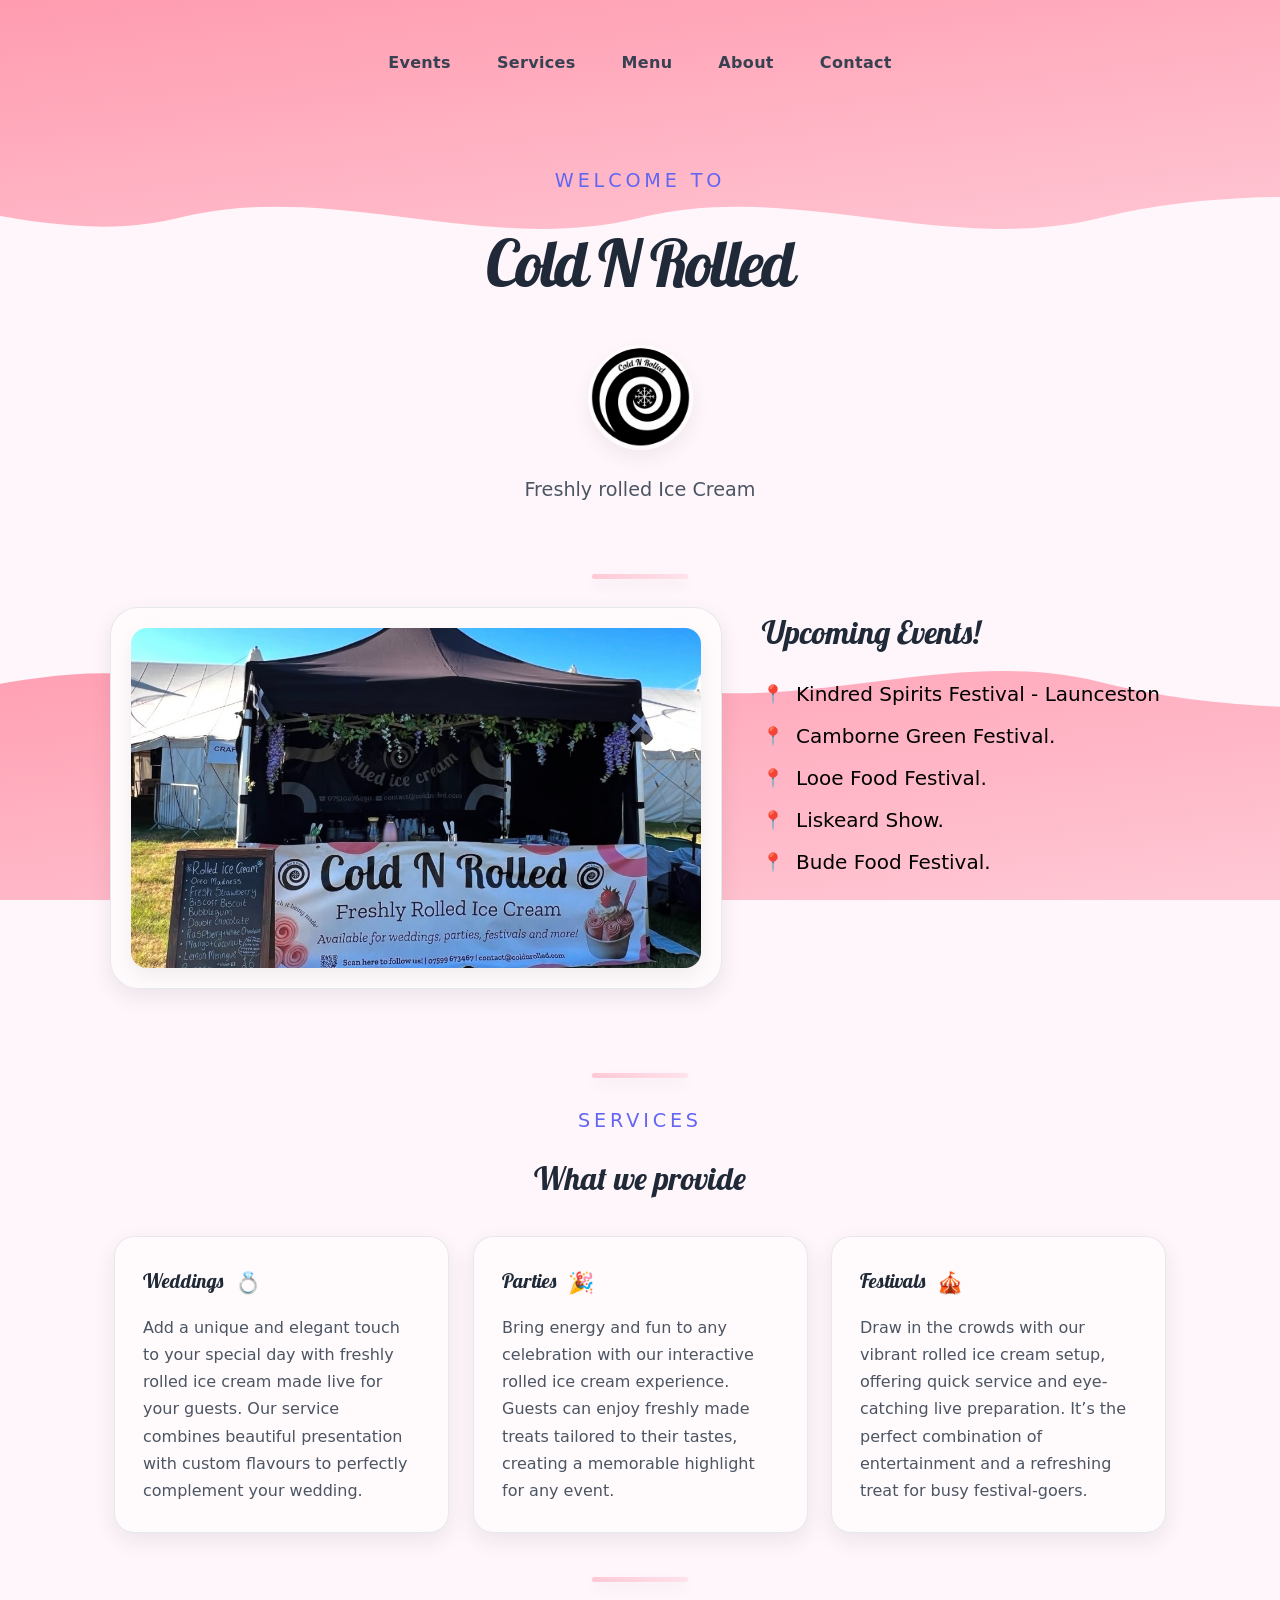
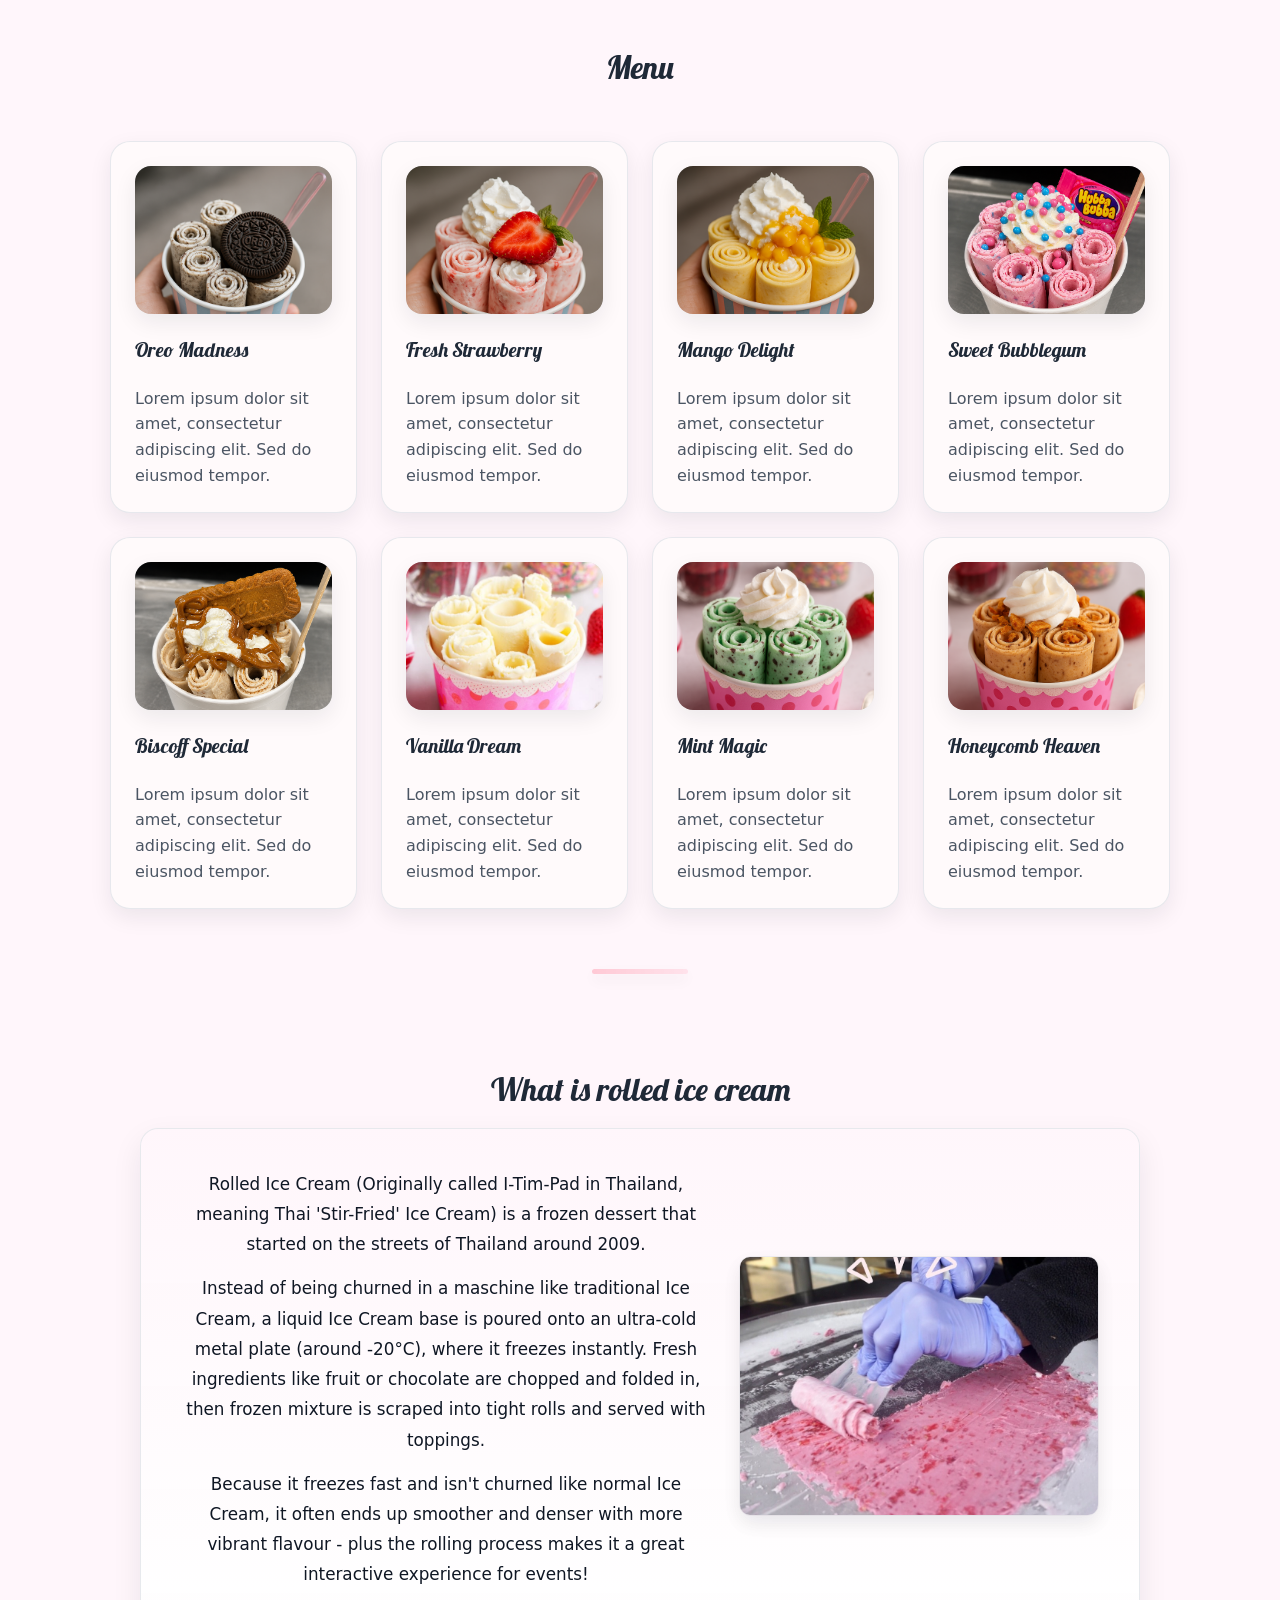
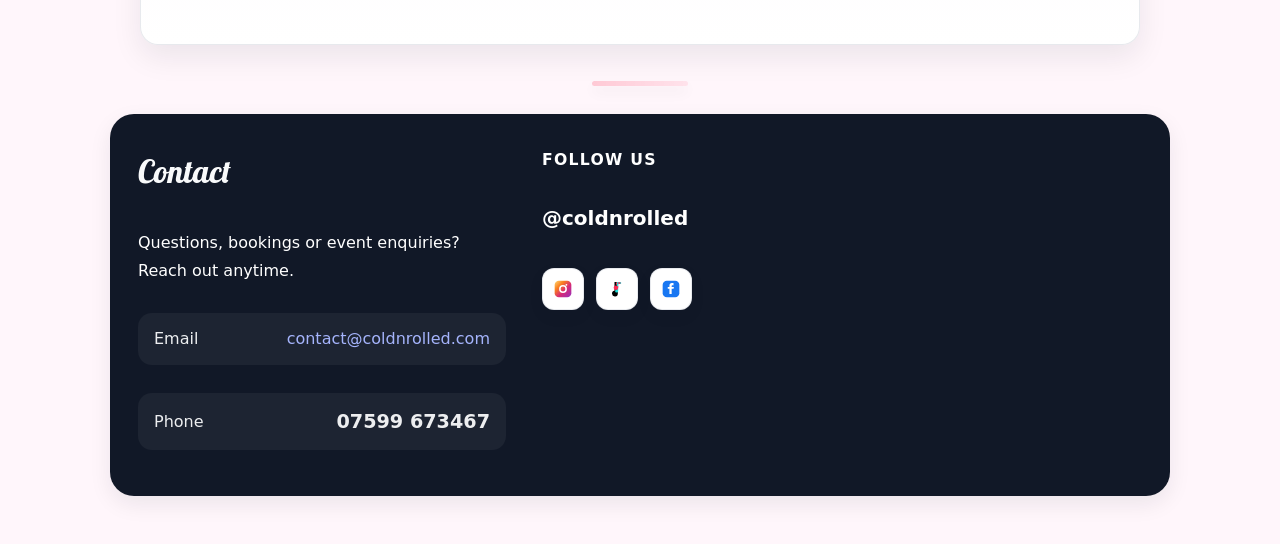
==== index.html @ 86b1002f "first commit" ====
<!DOCTYPE html>
<html lang="en">
<head>
    <meta charset="UTF-8">
    <meta name="viewport" content="width=device-width, initial-scale=1.0">
    <title>Cold n Rolled</title>
    <link rel="stylesheet" href="index.css">
    <link href="https://fonts.googleapis.com/css2?family=Lobster&display=swap" rel="stylesheet">
</head>
<body>
    <div class="page-shell">
        <nav class="site-nav">
            <a href="#events">Events</a>
            <a href="#services">Services</a>
            <a href="#menu">Menu</a>
            <a href="#about">About</a>
            <a href="#contact">Contact</a>
        </nav>
        <header class="hero">
            <div class="hero-copy">
                <p class="eyebrow">Welcome to</p>
                <h1>Cold N Rolled</h1>
                <div class="logo-wrap">
                    <img src="coldnrolled.png" alt="Cold N Rolled logo" class="brand-logo">
                </div>
                <p class="hero-description">Freshly rolled Ice Cream</p>
            </div>
        </header>

        <div class="section-sep" aria-hidden="true"></div>

        <section id="events" class="highlight-section">
            <div class="highlight-image">
                <img src="gazibo.png" alt="Main showcase" class="highlight-img">
            </div>
            <div class="highlight-copy">
                <h2>Upcoming Events!</h2>
                <ul class="highlight-list">
                    <li>Kindred Spirits Festival - Launceston</li>
                    <li>Camborne Green Festival.</li>
                    <li>Looe Food Festival.</li>
                    <li>Liskeard Show.</li>
                    <li>Bude Food Festival.</li>
                </ul>
            </div>
        </section>

        <div class="section-sep" aria-hidden="true"></div>

        <section id="services" class="provide-section">
            <div class="section-heading">
                <p class="eyebrow">Services</p>
                <h2>What we provide</h2>
            </div>
            <div class="provide-grid">
                <article class="provide-card">
                    <h3>Weddings <span class="emoji" aria-hidden="true">💍</span></h3>
                    <p>Add a unique and elegant touch to your special day with freshly rolled ice cream made live for your guests. Our service combines beautiful presentation with custom flavours to perfectly complement your wedding.</p>
                </article>
                <article class="provide-card">
                    <h3>Parties <span class="emoji" aria-hidden="true">🎉</span></h3>
                    <p>Bring energy and fun to any celebration with our interactive rolled ice cream experience. Guests can enjoy freshly made treats tailored to their tastes, creating a memorable highlight for any event.</p>
                </article>
                <article class="provide-card">
                    <h3>Festivals <span class="emoji" aria-hidden="true">🎪</span></h3>
                    <p>Draw in the crowds with our vibrant rolled ice cream setup, offering quick service and eye-catching live preparation. It’s the perfect combination of entertainment and a refreshing treat for busy festival-goers.</p>
                </article>
            </div>
            <div class="section-sep section-sep--between" aria-hidden="true"></div>
        </section>

        <section id="menu" class="feature-grid">
            <h2>Menu</h2>
            <article class="feature-card">
                <div class="image-frame">
                    <img class="image-placeholder" src="Oreo.png" alt="Image 1">
                </div>
                <h2>Oreo Madness</h2>
                <p>Lorem ipsum dolor sit amet, consectetur adipiscing elit. Sed do eiusmod tempor.</p>
            </article>
            <article class="feature-card">
                <div class="image-frame">
                    <img class="image-placeholder" src="Strawberry.png" alt="Image 2">
                </div>
                <h2>Fresh Strawberry</h2>
                <p>Lorem ipsum dolor sit amet, consectetur adipiscing elit. Sed do eiusmod tempor.</p>
            </article>
            <article class="feature-card">
                <div class="image-frame">
                    <img class="image-placeholder" src="Mango.png" alt="Image 3">
                </div>
                <h2>Mango Delight</h2>
                <p>Lorem ipsum dolor sit amet, consectetur adipiscing elit. Sed do eiusmod tempor.</p>
            </article>
            <article class="feature-card">
                <div class="image-frame">
                    <img class="image-placeholder" src="bubblegum.png" alt="Image 4">
                </div>
                <h2>Sweet Bubblegum</h2>
                <p>Lorem ipsum dolor sit amet, consectetur adipiscing elit. Sed do eiusmod tempor.</p>
            </article>
            <article class="feature-card">
                <div class="image-frame">
                    <img class="image-placeholder" src="biscoff.png" alt="Image 5">
                </div>
                <h2>Biscoff Special</h2>
                <p>Lorem ipsum dolor sit amet, consectetur adipiscing elit. Sed do eiusmod tempor.</p>
            </article>
            <article class="feature-card">
                <div class="image-frame">
                    <img class="image-placeholder" src="vanilla.png" alt="Image 6">
                </div>
                <h2>Vanilla Dream</h2>
                <p>Lorem ipsum dolor sit amet, consectetur adipiscing elit. Sed do eiusmod tempor.</p>
            </article>
            <article class="feature-card">
                <div class="image-frame">
                    <img class="image-placeholder" src="mint.png" alt="Image 7">
                </div>
                <h2>Mint Magic</h2>
                <p>Lorem ipsum dolor sit amet, consectetur adipiscing elit. Sed do eiusmod tempor.</p>
            </article>
            <article class="feature-card">
                <div class="image-frame">
                    <img class="image-placeholder" src="honeycomb.png" alt="Image 8">
                </div>
                <h2>Honeycomb Heaven</h2>
                <p>Lorem ipsum dolor sit amet, consectetur adipiscing elit. Sed do eiusmod tempor.</p>
            </article>
        </section>

        <div class="section-sep" aria-hidden="true"></div>

            <div id="about" class="what-rolled-section">
                <h2 class="what-rolled-heading">What is rolled ice cream</h2>
                <div class="what-rolled-box">
                    <div class="what-rolled-content">
                        <p>Rolled Ice Cream (Originally called I-Tim-Pad in Thailand, meaning Thai 'Stir-Fried' Ice Cream) is a frozen dessert that started on the streets of Thailand around 2009.</p>
                        <p>Instead of being churned in a maschine like traditional Ice Cream, a liquid Ice Cream base is poured onto an ultra-cold metal plate (around -20°C), where it freezes instantly. Fresh ingredients like fruit or chocolate are chopped and folded in, then frozen mixture is scraped into tight rolls and served with toppings.</p>
                        <p>Because it freezes fast and isn't churned like normal Ice Cream, it often ends up smoother and denser with more vibrant flavour - plus the rolling process makes it a great interactive experience for events!</p>
                    </div>
                    <div class="what-thumb">
                        <img class="what-thumb-img" src="roll.png" alt="Thumbnail — replace with your image">
                    </div>
                </div>
            </div>

        <div class="section-sep" aria-hidden="true"></div>

        <footer id="contact" class="site-footer">
            <div class="footer-content">
                <div class="footer-grid">
                    <div class="footer-block">
                        <h2>Contact</h2>
                        <p class="footer-text">Questions, bookings or event enquiries? Reach out anytime.</p>
                        <p class="footer-line"><span>Email</span><a href="mailto:contact@coldnrolled.com">contact@coldnrolled.com</a></p>
                        <p class="footer-line"><span>Phone</span><span class="contact-number">07599 673467</span></p>
                    </div>
                    <div class="footer-block footer-block--social">
                        <p class="footer-follow">Follow us</p>
                        <p class="footer-handle">@coldnrolled</p>
                        <div class="social-links">
                            <a href="https://www.instagram.com/coldnrolledd?utm_source=ig_web_button_share_sheet&igsh=ZDNlZDc0MzIxNw==" class="social-link" aria-label="Instagram" title="Instagram" target="_blank" rel="noopener noreferrer">
                                <svg width="20" height="20" viewBox="0 0 24 24" xmlns="http://www.w3.org/2000/svg" aria-hidden="true">
                                    <defs>
                                        <linearGradient id="insta-gradient" x1="0%" y1="0%" x2="100%" y2="100%">
                                            <stop offset="0%" stop-color="#feda75" />
                                            <stop offset="30%" stop-color="#fa7e1e" />
                                            <stop offset="60%" stop-color="#d62976" />
                                            <stop offset="100%" stop-color="#962fbf" />
                                        </linearGradient>
                                    </defs>
                                    <rect x="2" y="2" width="20" height="20" rx="5" fill="url(#insta-gradient)" />
                                    <path d="M12 7.3a4.7 4.7 0 1 0 0 9.4 4.7 4.7 0 0 0 0-9.4zm0 7.6a2.9 2.9 0 1 1 0-5.8 2.9 2.9 0 0 1 0 5.8zm5.2-7.9a1.1 1.1 0 1 1-2.2 0 1.1 1.1 0 0 1 2.2 0Z" fill="#fff" />
                                </svg>
                            </a>
                            <a href="https://www.tiktok.com/@cold.n.rolled?is_from_webapp=1&sender_device=pc" class="social-link" aria-label="TikTok" title="TikTok" target="_blank" rel="noopener noreferrer">
                                <svg width="20" height="20" viewBox="0 0 24 24" xmlns="http://www.w3.org/2000/svg" aria-hidden="true">
                                    <path d="M9 3.5V14a3.5 3.5 0 1 0 4 3.4V6h3.5V3.5H9Z" fill="#010101" />
                                    <path d="M13.4 3.5h3.5V6h-2.1c-.3 0-.6.1-.8.3-.3.2-.5.5-.5.8V14.4a1.9 1.9 0 1 1-1.9-1.9V3.5h1.8Z" fill="#25F4EE" opacity="0.9" />
                                    <path d="M13.8 4.1c.16-.1.35-.16.54-.16h1.8v1.7h-1.4c-.2 0-.4.07-.6.2-.23.14-.4.36-.47.6l-.2.8V10.5a2.75 2.75 0 1 1-2.75-2.75V4.1h1.5v2.1a1.25 1.25 0 1 0 1.25 1.25V4.1Z" fill="#FE2C55" />
                                </svg>
                            </a>
                            <a href="https://www.facebook.com/share/1EAgyivj3F/?mibextid=wwXIfr" class="social-link" aria-label="Facebook" title="Facebook" target="_blank" rel="noopener noreferrer">
                                <svg width="20" height="20" viewBox="0 0 24 24" xmlns="http://www.w3.org/2000/svg" aria-hidden="true">
                                    <rect x="2" y="2" width="20" height="20" rx="5" fill="#1877F2" />
                                    <path d="M15.5 7.5h-1.6c-.9 0-1.1.4-1.1 1.1V9.5h2.7l-.4 2.3h-2.3V18h-2.7v-6.2h-2v-2.3h2v-1.5c0-2 1.2-3.1 3-3.1h1.9v2.3Z" fill="#fff" />
                                </svg>
                            </a>
                        </div>
                    </div>
                </div>
            </div>
        </footer>
    </div>

    <button class="back-to-top" type="button" aria-label="Back to top">
        <span class="back-to-top__icon">↑</span>
        Back to top
    </button>

    <script>
        const backToTopButton = document.querySelector('.back-to-top');
        const toggleBackToTop = () => {
            if (window.scrollY > 320) {
                backToTopButton.classList.add('back-to-top--visible');
            } else {
                backToTopButton.classList.remove('back-to-top--visible');
            }
        };

        backToTopButton.addEventListener('click', () => {
            window.scrollTo({ top: 0, behavior: 'smooth' });
        });

        window.addEventListener('scroll', toggleBackToTop);
        window.addEventListener('load', toggleBackToTop);
    </script>
</body>
</html>
---- index.css ----
/* Basic reset */
* {
    box-sizing: border-box;
    margin: 0;
    padding: 0;
}

/* Heading font to match logo */
h1, h2, h3 {
    font-family: 'Lobster', cursive;
    font-weight: 500;
    -webkit-font-smoothing: antialiased;
    text-rendering: optimizeLegibility;
}

html {
    scroll-behavior: smooth;
}

html, body {
    height: 100%;
}

/* Pale-pink base to avoid white bars; content is stacked above the decorative layers */
body {
    font-family: Inter, system-ui, sans-serif;
    background-color: #fff6fb; /* base pale pink */
    color: #1f2937;
    line-height: 1.6;
    overflow-x: hidden;
    -webkit-font-smoothing: antialiased;
    -moz-osx-font-smoothing: grayscale;
    position: relative;
}

/* Ensure main content sits above the decorative wave layers */
.page-shell {
    position: relative;
    z-index: 1;
    max-width: 1100px;
    margin: 0 auto;
    padding: 32px 20px 48px;
}

.site-nav {
    display: flex;
    justify-content: center;
    gap: 18px;
    flex-wrap: wrap;
    margin-bottom: 2px;
    padding: 10px 0 0;
}

.site-nav a {
    color: #374151;
    text-decoration: none;
    font-weight: 600;
    letter-spacing: 0.02em;
    padding: 8px 14px;
    border-radius: 999px;
    transition: background-color 180ms ease, color 180ms ease, transform 180ms ease;
}

.site-nav a:hover,
.site-nav a:focus-visible {
    background: rgba(255, 215, 236, 0.75);
    color: #111827;
    transform: translateY(-1px);
}

.site-nav a:focus-visible {
    outline: 2px solid #f9a8d4;
    outline-offset: 4px;
}

/* Fixed, overlapping SVG waves at the top and bottom.
   Use slightly oversized widths and overlapping heights to eliminate seams and sub-pixel lines.
   Use transform/translateZ hints so browsers keep these on the compositor for smooth scrolling. */
body::before,
body::after {
    content: "";
    position: fixed;
    left: -10%;
    right: -10%;
    z-index: 0; /* behind content but above base color */
    pointer-events: none;
    background-repeat: no-repeat;
    background-position: center top;
    background-size: 120% auto;
    -webkit-transform: translateZ(0);
    transform: translateZ(0);
    will-change: transform, opacity;
    backface-visibility: hidden;
}

/* Top pink wave */
body::before {
    top: 0;
    height: 52vh; /* large enough to overlap center */
    background-image: url("data:image/svg+xml;utf8,<svg xmlns='http://www.w3.org/2000/svg' viewBox='0 0 1440 320'><rect width='1440' height='320' fill='%23fff6fb'/><defs><linearGradient id='g1' x1='0' x2='1' y1='0' y2='1'><stop offset='0%' stop-color='%23ff98ad'/><stop offset='100%' stop-color='%23ffc9d6'/></linearGradient></defs><path fill='url(%23g1)' d='M0,160 C120,120 240,200 360,170 C480,140 600,200 720,170 C840,140 960,200 1080,170 C1200,140 1320,160 1440,160 L1440,0 L0,0 Z'/></svg>");
}

/* Bottom pink wave */
body::after {
    bottom: 0;
    height: 52vh;
    background-position: center bottom;
    background-image: url("data:image/svg+xml;utf8,<svg xmlns='http://www.w3.org/2000/svg' viewBox='0 0 1440 320'><rect width='1440' height='320' fill='%23fff6fb'/><defs><linearGradient id='g2' x1='0' x2='1' y1='0' y2='1'><stop offset='0%' stop-color='%23ff98ad'/><stop offset='100%' stop-color='%23ffc9d6'/></linearGradient></defs><path fill='url(%23g2)' d='M0,160 C120,200 240,120 360,150 C480,180 600,120 720,150 C840,180 960,120 1080,150 C1200,180 1320,170 1440,160 L1440,320 L0,320 Z'/></svg>");
    opacity: 0.95;
}

/* Mobile adjustments: lower heights so waves don't dominate small viewports */
@media (max-width: 640px) {
    body::before, body::after { height: 36vh; background-size: 140% auto; left: -20%; right: -20%; }
}

.page-shell {
    max-width: 1100px;
    margin: 0 auto;
    padding: 32px 20px 48px;
}

.hero {
    text-align: center;
    padding: 80px 20px 40px;
}

.eyebrow {
    font-size: 1.20rem;
    letter-spacing: 0.2em;
    text-transform: uppercase;
    color: #6366f1;
    margin-bottom: 16px;
}

.hero h1 {
    font-size: clamp(3rem, 5vw, 4.5rem);
    letter-spacing: -0.04em;
    margin-bottom: 18px;
}

/* Logo circle under the hero heading */
.logo-wrap {
    width: 105px;
    height: 105px;
    margin: 12px auto 18px;
    border-radius: 50%;
    overflow: hidden;
    display: inline-block;
    box-shadow: 0 8px 20px rgba(16,24,40,0.06);
    border: 3px solid rgba(255,255,255,0.6);
}

.brand-logo {
    width: 100%;
    height: 100%;
    object-fit: cover;
    display: block;
    box-shadow: 0 8px 20px rgba(16,24,40,0.06);
}

@media (max-width: 640px) {
    .logo-wrap { width: 72px; height: 72px; margin: 10px auto 14px; }
}

.hero-description {
    max-width: 720px;
    margin: 0 auto;
    color: #4b5563;
    font-size: 1.20rem;
}

.feature-grid {
    display: grid;
    grid-template-columns: repeat(auto-fit, minmax(220px, 1fr));
    gap: 24px;
    margin: 40px 0 60px;
}

.feature-grid > h2 {
    grid-column: 1 / -1;
    text-align: center;
    font-size: 2rem;
    margin: 0 0 24px;
}

.feature-card {
    background: #fffafb; /* subtle off-white with a whisper of pink */
    border: 1px solid rgba(229,231,235,0.9);
    border-radius: 20px;
    padding: 24px;
    display: flex;
    flex-direction: column;
    gap: 20px;
}

/* Subtle float on hover/focus for feature and provide cards */
.feature-card,
.provide-card {
    transition: transform 220ms cubic-bezier(.2,.8,.2,1), box-shadow 220ms cubic-bezier(.2,.8,.2,1);
    will-change: transform, box-shadow;
}

.feature-card:hover,
.feature-card:focus-within,
.provide-card:hover,
.provide-card:focus-within {
    transform: translateY(-6px);
    box-shadow: 0 18px 36px rgba(16,24,40,0.12);
}

/* Provide keyboard accessible focus outline */
.feature-card:focus-within,
.provide-card:focus-within {
    outline: 2px solid rgba(99,102,241,0.12);
    outline-offset: 6px;
}

/* Subtle shadow for boxed elements */
.feature-card,
.provide-card,
.image-frame,
.highlight-image,
.site-footer {
    box-shadow: 0 8px 22px rgba(16,24,40,0.08);
}

.image-frame {
    width: 100%;
    aspect-ratio: 4 / 3;
    max-height: 260px;
    background: #e5e7eb;
    border-radius: 16px;
    overflow: hidden;
    display: grid;
    place-items: center;
}

.image-frame img {
    width: 100%;
    height: 100%;
    object-fit: contain;
    box-shadow: 0 8px 20px rgba(16,24,40,0.06);
}

.image-placeholder {
    display: block;
    color: #6b7280;
    font-weight: 600;
    box-shadow: 0 8px 20px rgba(16,24,40,0.06);
}

.feature-card h2 {
    font-size: 1.25rem;
}

.feature-card p {
    color: #4b5563;
    flex-grow: 1;
}

.highlight-section {
    display: grid;
    grid-template-columns: minmax(280px, 1.2fr) minmax(280px, 0.8fr);
    gap: 40px;
    align-items: start;
    margin-bottom: 60px;
}

.highlight-image {
    width: 100%;
    max-width: 720px; /* cap visual size on large screens */
    margin: 0 auto 24px;
    background: #fffafb; /* subtle off-white with a whisper of pink */
    border: 1px solid rgba(229,231,235,0.9);
    border-radius: 28px;
    padding: 20px; /* consistent padding similar to other cards */
    display: block;
    box-shadow: 0 8px 22px rgba(16,24,40,0.08);
}

.highlight-image .highlight-img {
    width: 100%;
    height: calc(100% - 0px);
    max-height: 340px;
    object-fit: cover; /* fill the box while preserving aspect */
    display: block;
    border-radius: 16px;
    box-shadow: 0 8px 20px rgba(16,24,40,0.06);
}

.highlight-copy h2 {
    font-size: 2rem;
    margin-bottom: 20px;
}

.highlight-copy p {
    color: #4b5563;
    font-size: 1.125rem;
}

/* Replace default bullets with small red pinpoint markers */
.highlight-list {
    list-style: none;
    padding-left: 0;
    margin: 0;
}

.highlight-list li {
    font-size: 1.25rem;
    position: relative;
    padding-left: 34px;
    margin-bottom: 10px;
    color: #000000;
}

.highlight-list li::before {
    content: "📍"; /* red location pin emoji */
    position: absolute;
    left: 0;
    top: 0;
    font-size: 1.1rem;
    line-height: 1.6;
    transform: translateY(2px);
}

.provide-section {
    margin-bottom: 60px;
    padding: 0 4px;
}

.section-heading {
    text-align: center;
    margin-bottom: 32px;
}

/* Short centered separators between sections (subtle accent) */
.section-sep {
    width: 96px;
    height: 5px;
    margin: 28px auto;
    border-radius: 999px;
    background: linear-gradient(90deg, rgba(255,122,147,0.36), rgba(255,184,203,0.32));
    box-shadow: 0 6px 14px rgba(16,24,40,0.06);
}

@media (max-width: 640px) {
    .section-sep { width: 64px; height: 4px; margin: 20px auto; }
}

/* Slightly larger vertical spacing for the provide -> what-rolled separator */
.section-sep--between {
    margin-top: 44px;
    margin-bottom: 44px;
}

@media (max-width: 640px) {
    .section-sep--between { margin-top: 28px; margin-bottom: 28px; }
}

/* Ensure the 'What is rolled ice cream' heading matches the main section heading */
.section-heading h2,
.what-rolled-heading {
    font-size: 2rem;
    text-align: center;
    margin: 0 0 12px;
}

.what-rolled-section {
    text-align: center;
    margin-top: 90px;
}

.what-rolled-box {
    max-width: 1000px;
    margin: 0 auto 36px;
    background: linear-gradient(180deg, rgba(255,246,251,0.98), #ffffff);
    border: 1px solid rgba(229,231,235,0.9);
    border-radius: 18px;
    padding: 40px;
    color: #000000;
    box-shadow: 0 12px 30px rgba(16,24,40,0.08);
    display: grid;
    grid-template-columns: 1fr 360px;
    gap: 28px;
    align-items: center; /* center the right column vertically */
}

.what-rolled-content p {
    font-size: 1.05rem;
    line-height: 1.8;
    margin-bottom: 14px;
    color: #0f1724;
}

.what-thumb {
    width: 100%;
    height: 260px;
    border-radius: 12px;
    background: linear-gradient(135deg, rgba(255,243,247,1), rgba(255,249,251,1));
    box-shadow: inset 0 1px 0 rgba(255,255,255,0.6), 0 8px 20px rgba(16,24,40,0.04);
    border: 1px solid rgba(229,231,235,0.6);
    display: flex;
    align-items: center;
    justify-content: center;
}

.what-thumb-img {
    width: 100%;
    height: 100%;
    object-fit: cover;
    border-radius: 10px;
    display: block;
    box-shadow: 0 8px 20px rgba(16,24,40,0.06);
}

@media (max-width: 860px) {
    .what-rolled-box {
        grid-template-columns: 1fr;
    }
    .what-thumb {
        height: 200px;
    }
}

.provide-grid {
    display: grid;
    grid-template-columns: repeat(auto-fit, minmax(220px, 1fr));
    gap: 24px;
}

.provide-card {
    background: #fffafb; /* subtle off-white with a whisper of pink */
    border: 1px solid rgba(229,231,235,0.9);
    border-radius: 20px;
    padding: 28px;
    min-height: 220px;
}

.provide-card h3 {
    font-size: 1.25rem;
    margin-bottom: 14px;
}

/* small spacing for inline emoji icons */
.provide-card h3 .emoji {
    margin-left: 8px;
    font-size: 1.05em;
    vertical-align: middle;
}

.provide-card p {
    color: #4b5563;
    line-height: 1.7;
}

.site-footer {
    background: #111827;
    color: #f9fafb;
    border-radius: 24px;
    padding: 32px 28px;
}

.footer-content {
    max-width: 760px;
}

.footer-grid {
    display: grid;
    grid-template-columns: repeat(2, minmax(0, 1fr));
    gap: 24px;
    align-items: start;
}

.footer-block {
    display: flex;
    flex-direction: column;
    gap: 14px;
}

.footer-block--social {
    justify-content: flex-start;
    margin-left: 12px;
}

.footer-text,
.footer-follow,
.footer-handle,
.footer-line {
    color: rgba(249,250,251,0.86);
    margin: 0;
    line-height: 1.75;
}

.footer-follow {
    font-size: 0.98rem;
    font-weight: 700;
    text-transform: uppercase;
    letter-spacing: 0.08em;
}

.footer-handle {
    font-size: 1.25rem;
    font-weight: 600;
    color: #f8fafc;
    margin-bottom: 8px;
}

.footer-line {
    display: flex;
    justify-content: space-between;
    align-items: center;
    gap: 16px;
    padding: 12px 16px;
    background: rgba(255,255,255,0.05);
    border-radius: 14px;
}

.footer-line strong,
.footer-line span {
    color: rgba(249,250,251,0.95);
}

.site-footer h2 {
    font-size: 1.85rem;
    margin-bottom: 10px;
}

.social-links {
    display: flex;
    gap: 12px;
    margin-top: 4px;
}
.social-links-inline { display: inline-flex; gap: 8px; margin-left: 12px; vertical-align: middle; }
.social-link {
    width: 42px;
    height: 42px;
    display: inline-grid;
    place-items: center;
    border-radius: 12px;
    background: #ffffff;
    color: #ff6f8f; /* accent color for icons */
    border: 1px solid rgba(229,231,235,0.9);
    box-shadow: 0 6px 16px rgba(16,24,40,0.06);
    transition: transform 180ms ease, box-shadow 180ms ease, background-color 180ms ease;
}
.social-link:hover,
.social-link:focus {
    transform: translateY(-4px);
    box-shadow: 0 10px 24px rgba(16,24,40,0.12);
    background: linear-gradient(180deg, #fff0f4, #fff6fb);
}
.social-link svg { display: block; }

/* Darken the small inner/core outlines inside the icons */
.social-link .icon-core {
    stroke: rgba(0,0,0,0.36) !important;
}


.site-footer h2 {
    font-size: 2rem;
    margin-bottom: 18px;
}

.site-footer a {
    color: #a5b4fc;
    text-decoration: none;
}

.site-footer a:hover {
    text-decoration: underline;
}

.site-footer p {
    margin-bottom: 14px;
    color: #ffffff;
}

.contact-number {
    display: inline-block;
    font-weight: 700;
    font-size: 1.2rem;
}

.back-to-top {
    position: fixed;
    right: 20px;
    bottom: 22px;
    display: inline-flex;
    align-items: center;
    gap: 8px;
    padding: 0.95rem 1rem;
    border: none;
    border-radius: 999px;
    background: #ffffff;
    color: #111827;
    font-weight: 700;
    box-shadow: 0 18px 40px rgba(15, 23, 42, 0.18);
    transform: translateY(18px);
    opacity: 0;
    pointer-events: none;
    transition: opacity 220ms ease, transform 220ms ease, box-shadow 220ms ease;
    z-index: 50;
}

.back-to-top--visible {
    opacity: 1;
    transform: translateY(0);
    pointer-events: auto;
}

.back-to-top:hover,
.back-to-top:focus-visible {
    box-shadow: 0 22px 46px rgba(15, 23, 42, 0.22);
    background: #f8f5ff;
}

.back-to-top__icon {
    display: inline-flex;
    width: 1.3rem;
    height: 1.3rem;
    align-items: center;
    justify-content: center;
    border-radius: 50%;
    background: #ff8fa8;
    color: #ffffff;
    font-size: 0.95rem;
    line-height: 1;
}

@media (max-width: 860px) {
    .highlight-section {
        grid-template-columns: 1fr;
    }
}

@media (max-width: 640px) {
    .page-shell {
        padding: 24px 16px 32px;
    }

    .feature-card {
        min-height: auto;
    }

    .highlight-copy h2 {
        font-size: 1.65rem;
    }
}
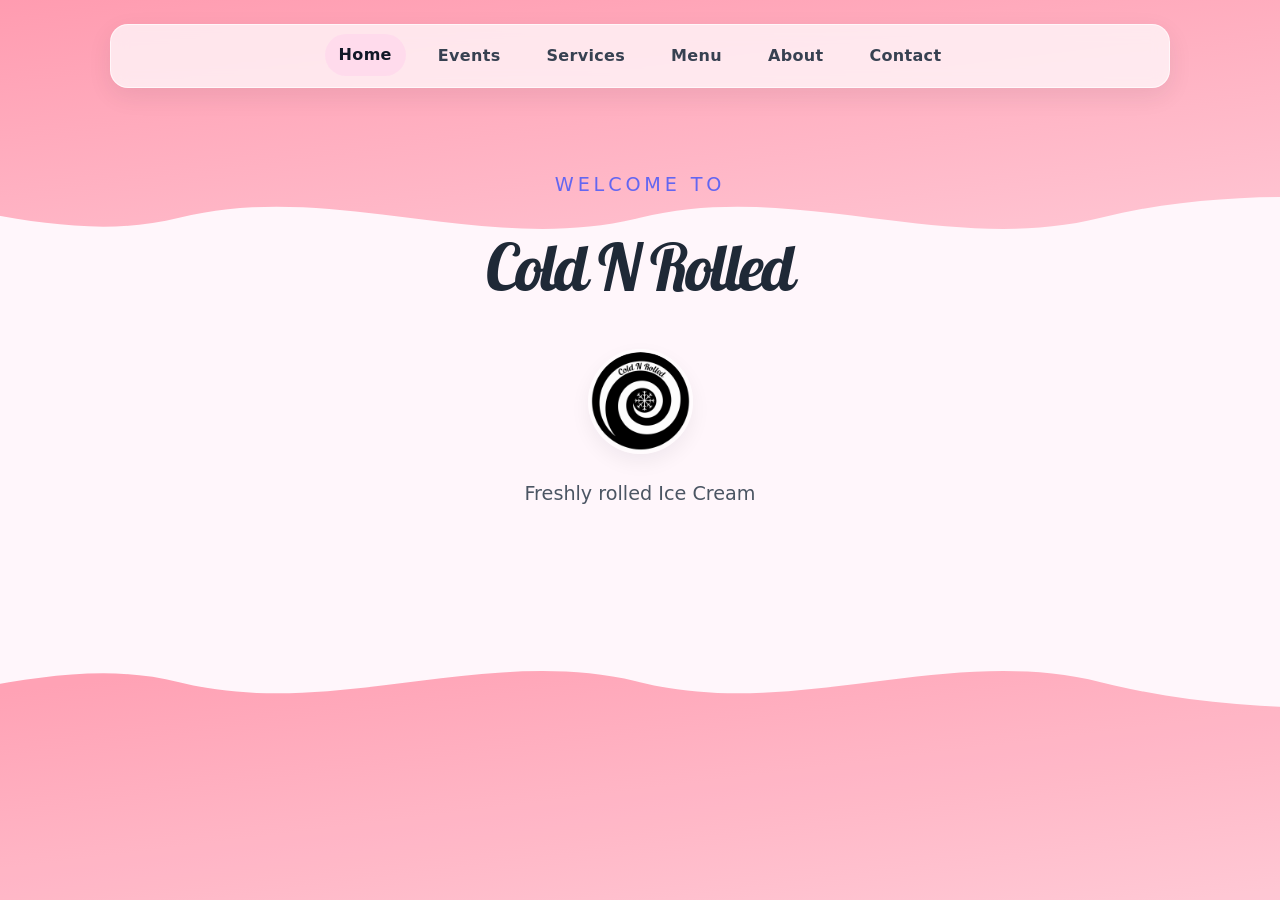
==== commit b585e022: "added images and html pages for the website" ====
--- a/index.html
+++ b/index.html
@@ -8,13 +8,14 @@
     <link href="https://fonts.googleapis.com/css2?family=Lobster&display=swap" rel="stylesheet">
 </head>
 <body>
-    <div class="page-shell">
+    <div class="page-shell page-alt">
         <nav class="site-nav">
-            <a href="#events">Events</a>
-            <a href="#services">Services</a>
-            <a href="#menu">Menu</a>
-            <a href="#about">About</a>
-            <a href="#contact">Contact</a>
+            <a href="index.html" class="active">Home</a>
+            <a href="events.html">Events</a>
+            <a href="services.html">Services</a>
+            <a href="menu.html">Menu</a>
+            <a href="about.html">About</a>
+            <a href="contact.html">Contact</a>
         </nav>
         <header class="hero">
             <div class="hero-copy">
@@ -27,171 +28,6 @@
             </div>
         </header>
 
-        <div class="section-sep" aria-hidden="true"></div>
-
-        <section id="events" class="highlight-section">
-            <div class="highlight-image">
-                <img src="gazibo.png" alt="Main showcase" class="highlight-img">
-            </div>
-            <div class="highlight-copy">
-                <h2>Upcoming Events!</h2>
-                <ul class="highlight-list">
-                    <li>Kindred Spirits Festival - Launceston</li>
-                    <li>Camborne Green Festival.</li>
-                    <li>Looe Food Festival.</li>
-                    <li>Liskeard Show.</li>
-                    <li>Bude Food Festival.</li>
-                </ul>
-            </div>
-        </section>
-
-        <div class="section-sep" aria-hidden="true"></div>
-
-        <section id="services" class="provide-section">
-            <div class="section-heading">
-                <p class="eyebrow">Services</p>
-                <h2>What we provide</h2>
-            </div>
-            <div class="provide-grid">
-                <article class="provide-card">
-                    <h3>Weddings <span class="emoji" aria-hidden="true">💍</span></h3>
-                    <p>Add a unique and elegant touch to your special day with freshly rolled ice cream made live for your guests. Our service combines beautiful presentation with custom flavours to perfectly complement your wedding.</p>
-                </article>
-                <article class="provide-card">
-                    <h3>Parties <span class="emoji" aria-hidden="true">🎉</span></h3>
-                    <p>Bring energy and fun to any celebration with our interactive rolled ice cream experience. Guests can enjoy freshly made treats tailored to their tastes, creating a memorable highlight for any event.</p>
-                </article>
-                <article class="provide-card">
-                    <h3>Festivals <span class="emoji" aria-hidden="true">🎪</span></h3>
-                    <p>Draw in the crowds with our vibrant rolled ice cream setup, offering quick service and eye-catching live preparation. It’s the perfect combination of entertainment and a refreshing treat for busy festival-goers.</p>
-                </article>
-            </div>
-            <div class="section-sep section-sep--between" aria-hidden="true"></div>
-        </section>
-
-        <section id="menu" class="feature-grid">
-            <h2>Menu</h2>
-            <article class="feature-card">
-                <div class="image-frame">
-                    <img class="image-placeholder" src="Oreo.png" alt="Image 1">
-                </div>
-                <h2>Oreo Madness</h2>
-                <p>Lorem ipsum dolor sit amet, consectetur adipiscing elit. Sed do eiusmod tempor.</p>
-            </article>
-            <article class="feature-card">
-                <div class="image-frame">
-                    <img class="image-placeholder" src="Strawberry.png" alt="Image 2">
-                </div>
-                <h2>Fresh Strawberry</h2>
-                <p>Lorem ipsum dolor sit amet, consectetur adipiscing elit. Sed do eiusmod tempor.</p>
-            </article>
-            <article class="feature-card">
-                <div class="image-frame">
-                    <img class="image-placeholder" src="Mango.png" alt="Image 3">
-                </div>
-                <h2>Mango Delight</h2>
-                <p>Lorem ipsum dolor sit amet, consectetur adipiscing elit. Sed do eiusmod tempor.</p>
-            </article>
-            <article class="feature-card">
-                <div class="image-frame">
-                    <img class="image-placeholder" src="bubblegum.png" alt="Image 4">
-                </div>
-                <h2>Sweet Bubblegum</h2>
-                <p>Lorem ipsum dolor sit amet, consectetur adipiscing elit. Sed do eiusmod tempor.</p>
-            </article>
-            <article class="feature-card">
-                <div class="image-frame">
-                    <img class="image-placeholder" src="biscoff.png" alt="Image 5">
-                </div>
-                <h2>Biscoff Special</h2>
-                <p>Lorem ipsum dolor sit amet, consectetur adipiscing elit. Sed do eiusmod tempor.</p>
-            </article>
-            <article class="feature-card">
-                <div class="image-frame">
-                    <img class="image-placeholder" src="vanilla.png" alt="Image 6">
-                </div>
-                <h2>Vanilla Dream</h2>
-                <p>Lorem ipsum dolor sit amet, consectetur adipiscing elit. Sed do eiusmod tempor.</p>
-            </article>
-            <article class="feature-card">
-                <div class="image-frame">
-                    <img class="image-placeholder" src="mint.png" alt="Image 7">
-                </div>
-                <h2>Mint Magic</h2>
-                <p>Lorem ipsum dolor sit amet, consectetur adipiscing elit. Sed do eiusmod tempor.</p>
-            </article>
-            <article class="feature-card">
-                <div class="image-frame">
-                    <img class="image-placeholder" src="honeycomb.png" alt="Image 8">
-                </div>
-                <h2>Honeycomb Heaven</h2>
-                <p>Lorem ipsum dolor sit amet, consectetur adipiscing elit. Sed do eiusmod tempor.</p>
-            </article>
-        </section>
-
-        <div class="section-sep" aria-hidden="true"></div>
-
-            <div id="about" class="what-rolled-section">
-                <h2 class="what-rolled-heading">What is rolled ice cream</h2>
-                <div class="what-rolled-box">
-                    <div class="what-rolled-content">
-                        <p>Rolled Ice Cream (Originally called I-Tim-Pad in Thailand, meaning Thai 'Stir-Fried' Ice Cream) is a frozen dessert that started on the streets of Thailand around 2009.</p>
-                        <p>Instead of being churned in a maschine like traditional Ice Cream, a liquid Ice Cream base is poured onto an ultra-cold metal plate (around -20°C), where it freezes instantly. Fresh ingredients like fruit or chocolate are chopped and folded in, then frozen mixture is scraped into tight rolls and served with toppings.</p>
-                        <p>Because it freezes fast and isn't churned like normal Ice Cream, it often ends up smoother and denser with more vibrant flavour - plus the rolling process makes it a great interactive experience for events!</p>
-                    </div>
-                    <div class="what-thumb">
-                        <img class="what-thumb-img" src="roll.png" alt="Thumbnail — replace with your image">
-                    </div>
-                </div>
-            </div>
-
-        <div class="section-sep" aria-hidden="true"></div>
-
-        <footer id="contact" class="site-footer">
-            <div class="footer-content">
-                <div class="footer-grid">
-                    <div class="footer-block">
-                        <h2>Contact</h2>
-                        <p class="footer-text">Questions, bookings or event enquiries? Reach out anytime.</p>
-                        <p class="footer-line"><span>Email</span><a href="mailto:contact@coldnrolled.com">contact@coldnrolled.com</a></p>
-                        <p class="footer-line"><span>Phone</span><span class="contact-number">07599 673467</span></p>
-                    </div>
-                    <div class="footer-block footer-block--social">
-                        <p class="footer-follow">Follow us</p>
-                        <p class="footer-handle">@coldnrolled</p>
-                        <div class="social-links">
-                            <a href="https://www.instagram.com/coldnrolledd?utm_source=ig_web_button_share_sheet&igsh=ZDNlZDc0MzIxNw==" class="social-link" aria-label="Instagram" title="Instagram" target="_blank" rel="noopener noreferrer">
-                                <svg width="20" height="20" viewBox="0 0 24 24" xmlns="http://www.w3.org/2000/svg" aria-hidden="true">
-                                    <defs>
-                                        <linearGradient id="insta-gradient" x1="0%" y1="0%" x2="100%" y2="100%">
-                                            <stop offset="0%" stop-color="#feda75" />
-                                            <stop offset="30%" stop-color="#fa7e1e" />
-                                            <stop offset="60%" stop-color="#d62976" />
-                                            <stop offset="100%" stop-color="#962fbf" />
-                                        </linearGradient>
-                                    </defs>
-                                    <rect x="2" y="2" width="20" height="20" rx="5" fill="url(#insta-gradient)" />
-                                    <path d="M12 7.3a4.7 4.7 0 1 0 0 9.4 4.7 4.7 0 0 0 0-9.4zm0 7.6a2.9 2.9 0 1 1 0-5.8 2.9 2.9 0 0 1 0 5.8zm5.2-7.9a1.1 1.1 0 1 1-2.2 0 1.1 1.1 0 0 1 2.2 0Z" fill="#fff" />
-                                </svg>
-                            </a>
-                            <a href="https://www.tiktok.com/@cold.n.rolled?is_from_webapp=1&sender_device=pc" class="social-link" aria-label="TikTok" title="TikTok" target="_blank" rel="noopener noreferrer">
-                                <svg width="20" height="20" viewBox="0 0 24 24" xmlns="http://www.w3.org/2000/svg" aria-hidden="true">
-                                    <path d="M9 3.5V14a3.5 3.5 0 1 0 4 3.4V6h3.5V3.5H9Z" fill="#010101" />
-                                    <path d="M13.4 3.5h3.5V6h-2.1c-.3 0-.6.1-.8.3-.3.2-.5.5-.5.8V14.4a1.9 1.9 0 1 1-1.9-1.9V3.5h1.8Z" fill="#25F4EE" opacity="0.9" />
-                                    <path d="M13.8 4.1c.16-.1.35-.16.54-.16h1.8v1.7h-1.4c-.2 0-.4.07-.6.2-.23.14-.4.36-.47.6l-.2.8V10.5a2.75 2.75 0 1 1-2.75-2.75V4.1h1.5v2.1a1.25 1.25 0 1 0 1.25 1.25V4.1Z" fill="#FE2C55" />
-                                </svg>
-                            </a>
-                            <a href="https://www.facebook.com/share/1EAgyivj3F/?mibextid=wwXIfr" class="social-link" aria-label="Facebook" title="Facebook" target="_blank" rel="noopener noreferrer">
-                                <svg width="20" height="20" viewBox="0 0 24 24" xmlns="http://www.w3.org/2000/svg" aria-hidden="true">
-                                    <rect x="2" y="2" width="20" height="20" rx="5" fill="#1877F2" />
-                                    <path d="M15.5 7.5h-1.6c-.9 0-1.1.4-1.1 1.1V9.5h2.7l-.4 2.3h-2.3V18h-2.7v-6.2h-2v-2.3h2v-1.5c0-2 1.2-3.1 3-3.1h1.9v2.3Z" fill="#fff" />
-                                </svg>
-                            </a>
-                        </div>
-                    </div>
-                </div>
-            </div>
-        </footer>
     </div>
 
     <button class="back-to-top" type="button" aria-label="Back to top">
@@ -201,6 +37,8 @@
 
     <script>
         const backToTopButton = document.querySelector('.back-to-top');
+        const nav = document.querySelector('.site-nav');
+
         const toggleBackToTop = () => {
             if (window.scrollY > 320) {
                 backToTopButton.classList.add('back-to-top--visible');
@@ -209,12 +47,26 @@
             }
         };
 
+        const toggleNavShape = () => {
+            if (window.scrollY > 0) {
+                nav.classList.add('site-nav--scrolled');
+            } else {
+                nav.classList.remove('site-nav--scrolled');
+            }
+        };
+
         backToTopButton.addEventListener('click', () => {
             window.scrollTo({ top: 0, behavior: 'smooth' });
         });
 
-        window.addEventListener('scroll', toggleBackToTop);
-        window.addEventListener('load', toggleBackToTop);
+        window.addEventListener('scroll', () => {
+            toggleBackToTop();
+            toggleNavShape();
+        });
+        window.addEventListener('load', () => {
+            toggleBackToTop();
+            toggleNavShape();
+        });
     </script>
 </body>
 </html>
--- a/index.css
+++ b/index.css
@@ -39,16 +39,30 @@
     z-index: 1;
     max-width: 1100px;
     margin: 0 auto;
-    padding: 32px 20px 48px;
+    padding: 0 20px 48px;
 }
 
 .site-nav {
+    position: sticky;
+    top: 0;
+    z-index: 10;
     display: flex;
     justify-content: center;
     gap: 18px;
     flex-wrap: wrap;
     margin-bottom: 2px;
-    padding: 10px 0 0;
+    padding: 10px 12px;
+    background: rgba(255, 250, 252, 0.78);
+    border: 1px solid rgba(255, 255, 255, 0.68);
+    border-radius: 18px 18px 18px 18px;
+    box-shadow: 0 8px 24px rgba(31, 41, 55, 0.08);
+    backdrop-filter: blur(8px) saturate(125%);
+    transition: border-radius 220ms ease, box-shadow 220ms ease, background-color 220ms ease;
+}
+
+.site-nav.site-nav--scrolled {
+    border-radius: 0 0 16px 16px;
+    box-shadow: 0 6px 18px rgba(31, 41, 55, 0.1);
 }
 
 .site-nav a {
@@ -62,7 +76,8 @@
 }
 
 .site-nav a:hover,
-.site-nav a:focus-visible {
+.site-nav a:focus-visible,
+.site-nav a.active {
     background: rgba(255, 215, 236, 0.75);
     color: #111827;
     transform: translateY(-1px);
@@ -117,7 +132,147 @@
 .page-shell {
     max-width: 1100px;
     margin: 0 auto;
-    padding: 32px 20px 48px;
+    padding: 0 20px 48px;
+}
+
+.page-alt {
+    padding-top: 24px;
+}
+
+.page-header {
+    margin-bottom: 26px;
+}
+
+.page-intro {
+    text-align: center;
+    padding: 60px 20px 20px;
+}
+
+.page-intro h1 {
+    font-size: clamp(2.5rem, 5vw, 4rem);
+    margin-bottom: 12px;
+}
+
+.page-intro p {
+    max-width: 720px;
+    margin: 0 auto;
+    color: #4b5563;
+    font-size: 1.08rem;
+}
+
+.page-card {
+    background: rgba(255,255,255,0.72);
+    border: 1px solid rgba(229,231,235,0.9);
+    border-radius: 24px;
+    box-shadow: 0 14px 32px rgba(15, 23, 42, 0.08);
+    padding: 28px;
+    margin-bottom: 24px;
+}
+
+.page-grid {
+    display: grid;
+    grid-template-columns: repeat(auto-fit, minmax(240px, 1fr));
+    gap: 24px;
+}
+
+.page-grid .provide-card,
+.page-grid .feature-card {
+    min-height: 100%;
+}
+
+.page-cta {
+    display: inline-flex;
+    align-items: center;
+    gap: 10px;
+    margin-top: 18px;
+    padding: 0.8rem 1.2rem;
+    border-radius: 999px;
+    background: linear-gradient(135deg, #ff8ab0, #f472b6);
+    color: #fff;
+    text-decoration: none;
+    font-weight: 700;
+}
+
+.page-cta.secondary {
+    background: #fff;
+    color: #111827;
+    border: 1px solid rgba(229,231,235,0.9);
+}
+
+.quote-form-wrap {
+    padding: 4px 0 32px;
+}
+
+.quote-form-wrap .section-heading {
+    margin-bottom: 24px;
+}
+
+.quote-form-wrap .section-heading h2 {
+    text-align: left;
+}
+
+.quote-form-grid {
+    display: grid;
+    grid-template-columns: repeat(2, minmax(0, 1fr));
+    gap: 18px 20px;
+}
+
+.quote-field {
+    display: flex;
+    flex-direction: column;
+    gap: 7px;
+}
+
+.quote-field label {
+    color: #374151;
+    font-weight: 700;
+}
+
+.quote-field input,
+.quote-field select {
+    width: 100%;
+    min-height: 46px;
+    padding: 10px 12px;
+    border: 1px solid #d1d5db;
+    border-radius: 10px;
+    background: #ffffff;
+    color: #1f2937;
+    font: inherit;
+}
+
+.quote-field input:focus,
+.quote-field select:focus {
+    outline: 2px solid #f9a8d4;
+    outline-offset: 2px;
+    border-color: #f472b6;
+}
+
+.quote-submit {
+    border: 0;
+    cursor: pointer;
+    font: inherit;
+}
+
+.page-list {
+    list-style: none;
+    display: grid;
+    gap: 12px;
+    margin-top: 14px;
+}
+
+.page-list li {
+    position: relative;
+    padding-left: 28px;
+    color: #111827;
+    font-size: 1.08rem;
+}
+
+.page-list li::before {
+    content: "✦";
+    position: absolute;
+    left: 0;
+    top: 0;
+    color: #f472b6;
 }
 
 .hero {
@@ -366,9 +521,66 @@
     margin: 0 0 12px;
 }
 
+.team-section {
+    padding: 4px 0 72px;
+}
+
+.team-section .section-heading {
+    margin-bottom: 24px;
+}
+
+.team-grid {
+    display: grid;
+    grid-template-columns: repeat(4, minmax(0, 1fr));
+    gap: 24px;
+    max-width: 900px;
+    margin: 0 auto;
+}
+
+.team-member {
+    text-align: center;
+}
+
+.team-photo {
+    width: min(100%, 150px);
+    aspect-ratio: 1;
+    margin: 0 auto 12px;
+    border: 2px dashed #f9a8d4;
+    border-radius: 50%;
+    background: rgba(255, 255, 255, 0.72);
+    box-shadow: 0 8px 20px rgba(16, 24, 40, 0.06);
+    display: block;
+    object-fit: cover;
+}
+
+.team-member p {
+    color: #374151;
+    font-weight: 700;
+}
+
 .what-rolled-section {
     text-align: center;
     margin-top: 90px;
+}
+
+.what-rolled-section .what-rolled-box {
+    margin-bottom: 0;
+}
+
+.about-topic-heading {
+    margin-bottom: 28px;
+}
+
+.about-topic-heading h2 {
+    font-size: 2rem;
+    margin-bottom: 8px;
+}
+
+.about-topic-heading p {
+    max-width: 720px;
+    margin: 0 auto;
+    color: #4b5563;
+    font-size: 1.08rem;
 }
 
 .what-rolled-box {
@@ -640,6 +852,14 @@
         padding: 24px 16px 32px;
     }
 
+    .team-grid {
+        grid-template-columns: repeat(2, minmax(0, 1fr));
+    }
+
+    .quote-form-grid {
+        grid-template-columns: 1fr;
+    }
+
     .feature-card {
         min-height: auto;
     }
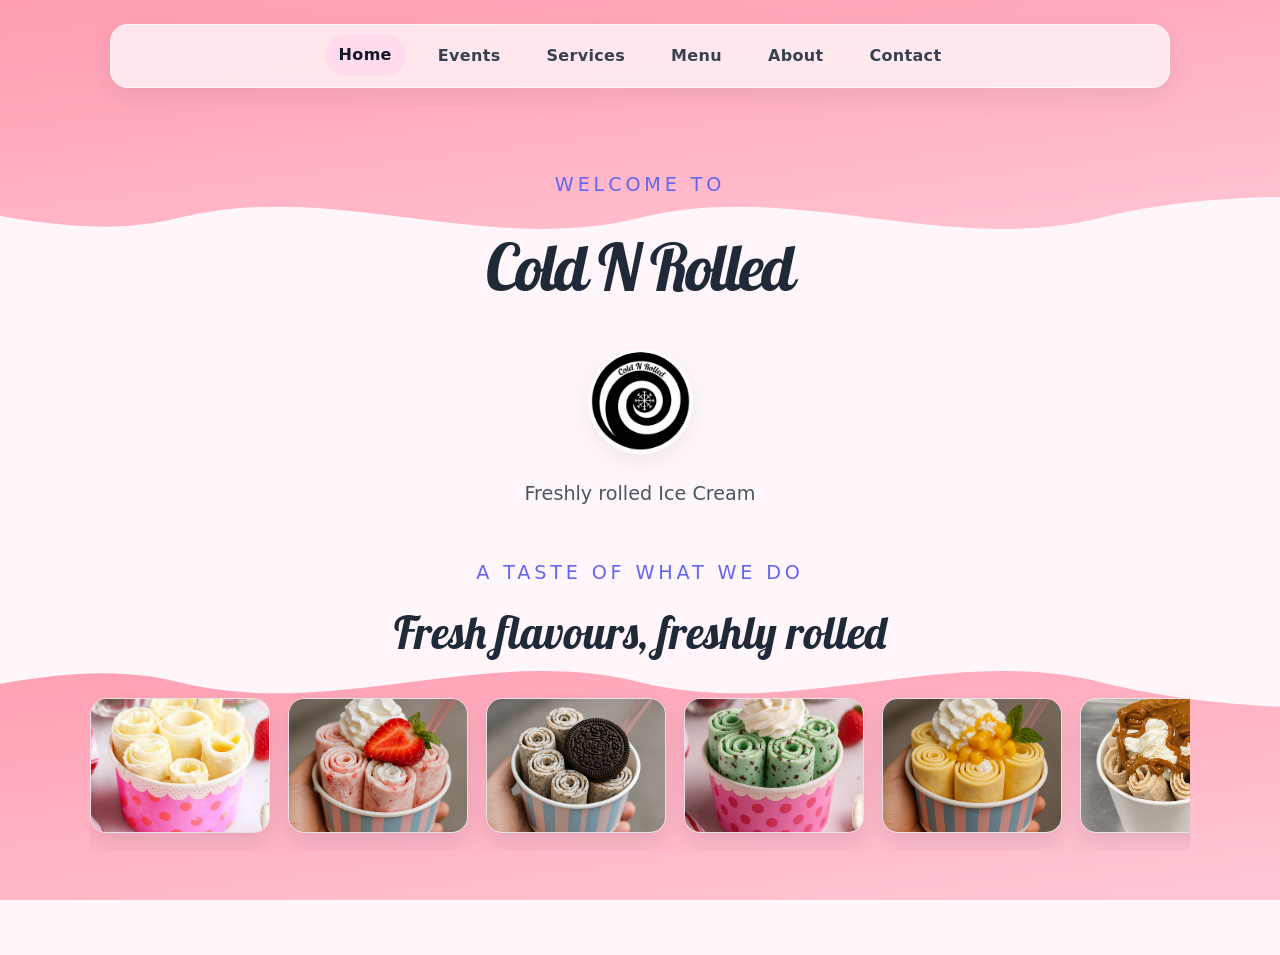
==== commit 2352eebf: "image carosuel" ====
--- a/index.html
+++ b/index.html
@@ -27,6 +27,33 @@
                 <p class="hero-description">Freshly rolled Ice Cream</p>
             </div>
         </header>
+
+        <section class="flavour-strip" aria-labelledby="flavour-strip-heading">
+            <div class="flavour-strip-heading">
+                <p class="eyebrow">A taste of what we do</p>
+                <h2 id="flavour-strip-heading">Fresh flavours, freshly rolled</h2>
+            </div>
+            <div class="flavour-strip-window">
+                <div class="flavour-strip-track">
+                    <div class="flavour-strip-set">
+                        <img src="vanilla.png" alt="Vanilla rolled ice cream">
+                        <img src="Strawberry.png" alt="Strawberry rolled ice cream">
+                        <img src="Oreo.png" alt="Oreo rolled ice cream">
+                        <img src="mint.png" alt="Mint rolled ice cream">
+                        <img src="Mango.png" alt="Mango rolled ice cream">
+                        <img src="biscoff.png" alt="Biscoff rolled ice cream">
+                    </div>
+                    <div class="flavour-strip-set" aria-hidden="true">
+                        <img src="vanilla.png" alt="">
+                        <img src="Strawberry.png" alt="">
+                        <img src="Oreo.png" alt="">
+                        <img src="mint.png" alt="">
+                        <img src="Mango.png" alt="">
+                        <img src="biscoff.png" alt="">
+                    </div>
+                </div>
+            </div>
+        </section>
 
     </div>
 
--- a/index.css
+++ b/index.css
@@ -323,6 +323,60 @@
     margin: 0 auto;
     color: #4b5563;
     font-size: 1.20rem;
+}
+
+.flavour-strip {
+    margin: 8px -20px 56px;
+    overflow: hidden;
+}
+
+.flavour-strip-heading {
+    text-align: center;
+    margin: 0 20px 22px;
+}
+
+.flavour-strip-heading .eyebrow {
+    margin-bottom: 8px;
+}
+
+.flavour-strip-heading h2 {
+    font-size: clamp(1.8rem, 4vw, 2.8rem);
+}
+
+.flavour-strip-window {
+    width: 100%;
+    overflow: hidden;
+    padding: 8px 0 18px;
+}
+
+.flavour-strip-track {
+    display: flex;
+    width: max-content;
+    animation: flavour-strip-scroll 34s linear infinite;
+    will-change: transform;
+}
+
+.flavour-strip-set {
+    display: flex;
+    flex-shrink: 0;
+    gap: 18px;
+    padding-right: 18px;
+}
+
+.flavour-strip-set img {
+    width: 180px;
+    height: 135px;
+    flex-shrink: 0;
+    display: block;
+    object-fit: cover;
+    border: 1px solid rgba(229,231,235,0.9);
+    border-radius: 16px;
+    box-shadow: 0 10px 22px rgba(15,23,42,0.1);
+}
+
+@keyframes flavour-strip-scroll {
+    from { transform: translateX(0); }
+    to { transform: translateX(-50%); }
 }
 
 .feature-grid {
@@ -852,6 +906,22 @@
         padding: 24px 16px 32px;
     }
 
+    .flavour-strip {
+        margin-right: -16px;
+        margin-left: -16px;
+    }
+
+    .flavour-strip-set {
+        gap: 12px;
+        padding-right: 12px;
+    }
+
+    .flavour-strip-set img {
+        width: 132px;
+        height: 100px;
+        border-radius: 12px;
+    }
+
     .team-grid {
         grid-template-columns: repeat(2, minmax(0, 1fr));
     }
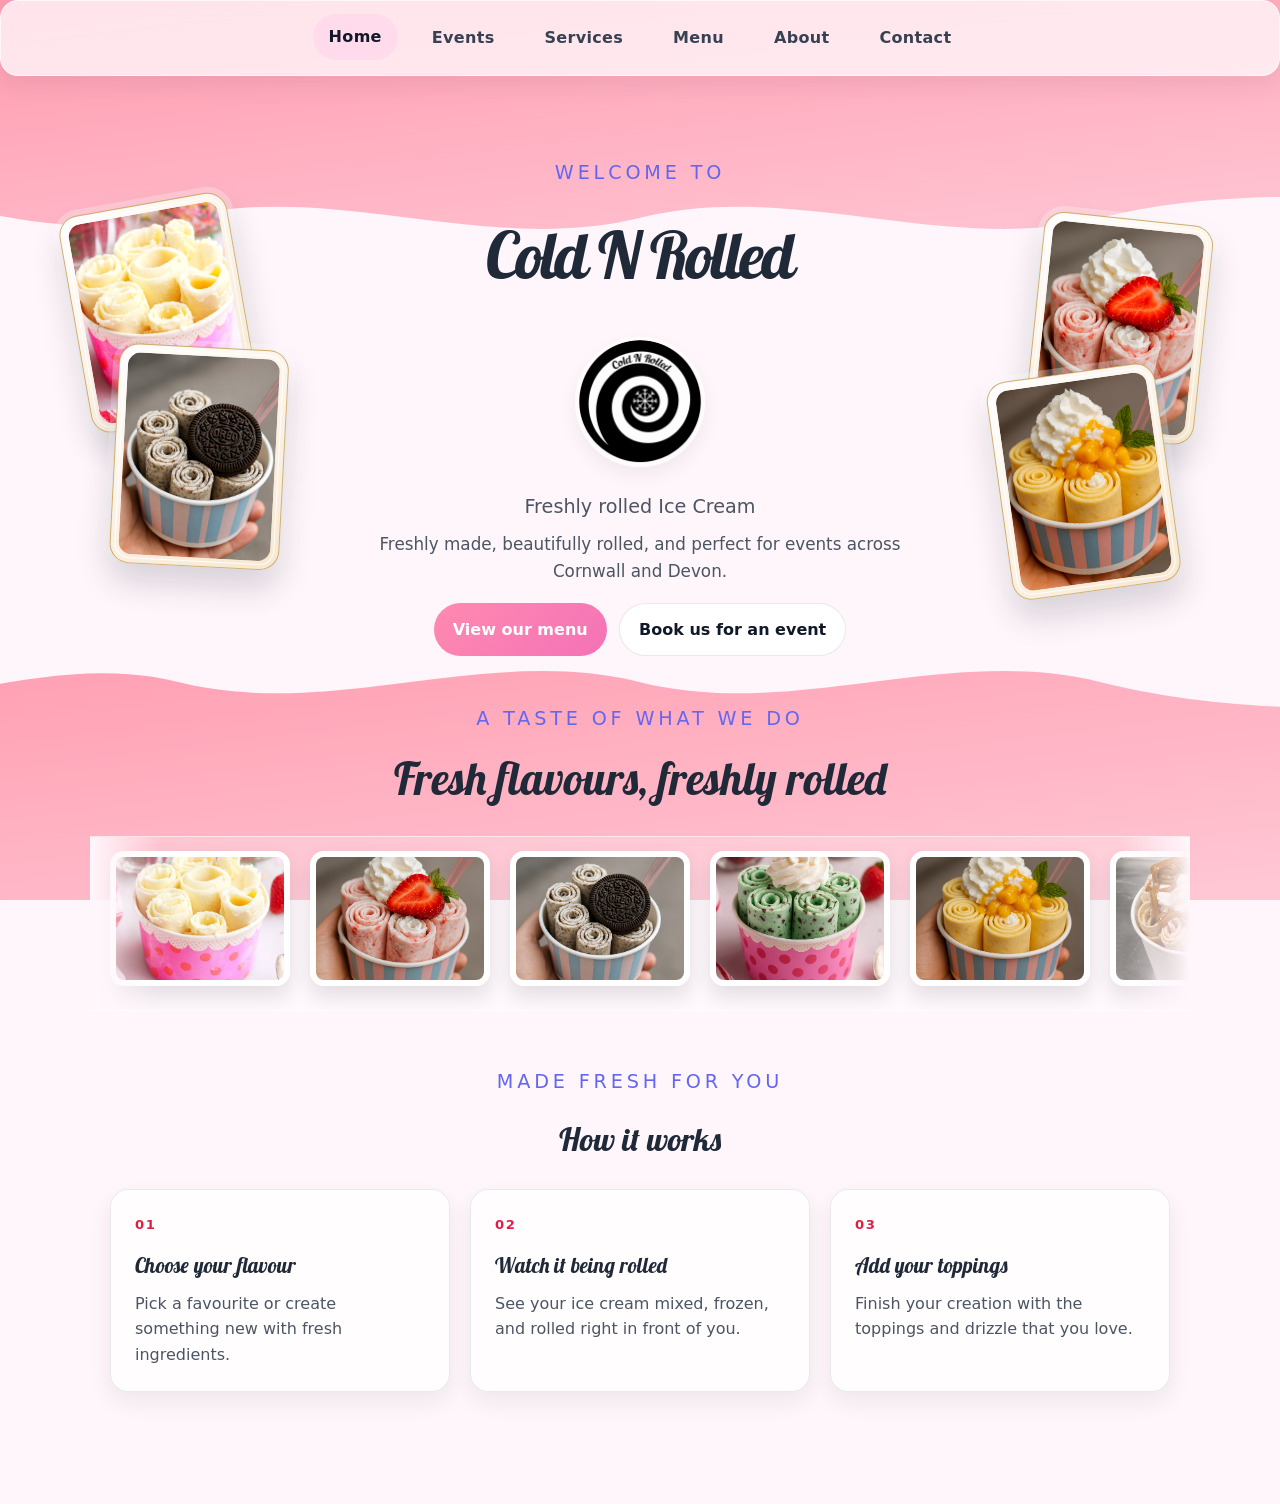
==== commit 22911684: "alot of changes made to the website, including updates to the about, contact, events, index, menu, a" ====
--- a/index.html
+++ b/index.html
@@ -10,13 +10,36 @@
 <body>
     <div class="page-shell page-alt">
         <nav class="site-nav">
-            <a href="index.html" class="active">Home</a>
-            <a href="events.html">Events</a>
-            <a href="services.html">Services</a>
-            <a href="menu.html">Menu</a>
-            <a href="about.html">About</a>
-            <a href="contact.html">Contact</a>
+            <button class="nav-toggle" type="button" aria-label="Open navigation menu" aria-expanded="false" aria-controls="site-nav-links">
+                <span class="nav-toggle-icon" aria-hidden="true"><span></span><span></span><span></span></span>
+            </button>
+            <div class="site-nav-links" id="site-nav-links">
+                <a href="index.html" class="active">Home</a>
+                <a href="events.html">Events</a>
+                <a href="services.html">Services</a>
+                <a href="menu.html">Menu</a>
+                <a href="about.html">About</a>
+                <a href="contact.html">Contact</a>
+            </div>
         </nav>
+        <div class="home-side-photos" aria-hidden="true">
+            <div class="home-side-photo-group home-side-photo-group--left">
+                <div class="home-side-photo">
+                    <img src="vanilla.png" alt="">
+                </div>
+                <div class="home-side-photo home-side-photo--overlap">
+                    <img src="Oreo.png" alt="">
+                </div>
+            </div>
+            <div class="home-side-photo-group home-side-photo-group--right">
+                <div class="home-side-photo">
+                    <img src="Strawberry.png" alt="">
+                </div>
+                <div class="home-side-photo home-side-photo--overlap">
+                    <img src="Mango.png" alt="">
+                </div>
+            </div>
+        </div>
         <header class="hero">
             <div class="hero-copy">
                 <p class="eyebrow">Welcome to</p>
@@ -25,6 +48,11 @@
                     <img src="coldnrolled.png" alt="Cold N Rolled logo" class="brand-logo">
                 </div>
                 <p class="hero-description">Freshly rolled Ice Cream</p>
+                <p class="hero-value">Freshly made, beautifully rolled, and perfect for events across Cornwall and Devon.</p>
+                <div class="hero-actions">
+                    <a class="page-cta" href="menu.html">View our menu</a>
+                    <a class="page-cta secondary" href="contact.html">Book us for an event</a>
+                </div>
             </div>
         </header>
 
@@ -55,24 +83,41 @@
             </div>
         </section>
 
+        <section class="process-section" aria-labelledby="process-heading">
+            <div class="section-heading">
+                <p class="eyebrow">Made fresh for you</p>
+                <h2 id="process-heading">How it works</h2>
+            </div>
+            <div class="process-grid">
+                <article class="process-card">
+                    <span class="process-number">01</span>
+                    <h3>Choose your flavour</h3>
+                    <p>Pick a favourite or create something new with fresh ingredients.</p>
+                </article>
+                <article class="process-card">
+                    <span class="process-number">02</span>
+                    <h3>Watch it being rolled</h3>
+                    <p>See your ice cream mixed, frozen, and rolled right in front of you.</p>
+                </article>
+                <article class="process-card">
+                    <span class="process-number">03</span>
+                    <h3>Add your toppings</h3>
+                    <p>Finish your creation with the toppings and drizzle that you love.</p>
+                </article>
+            </div>
+        </section>
+
     </div>
 
-    <button class="back-to-top" type="button" aria-label="Back to top">
-        <span class="back-to-top__icon">↑</span>
-        Back to top
-    </button>
+    <script>
+        const nav = document.querySelector('.site-nav');
+        const navToggle = document.querySelector('.nav-toggle');
 
-    <script>
-        const backToTopButton = document.querySelector('.back-to-top');
-        const nav = document.querySelector('.site-nav');
-
-        const toggleBackToTop = () => {
-            if (window.scrollY > 320) {
-                backToTopButton.classList.add('back-to-top--visible');
-            } else {
-                backToTopButton.classList.remove('back-to-top--visible');
-            }
-        };
+        navToggle.addEventListener('click', () => {
+            const isOpen = nav.classList.toggle('site-nav--open');
+            navToggle.setAttribute('aria-expanded', String(isOpen));
+            navToggle.setAttribute('aria-label', isOpen ? 'Close navigation menu' : 'Open navigation menu');
+        });
 
         const toggleNavShape = () => {
             if (window.scrollY > 0) {
@@ -82,16 +127,10 @@
             }
         };
 
-        backToTopButton.addEventListener('click', () => {
-            window.scrollTo({ top: 0, behavior: 'smooth' });
-        });
-
         window.addEventListener('scroll', () => {
-            toggleBackToTop();
             toggleNavShape();
         });
         window.addEventListener('load', () => {
-            toggleBackToTop();
             toggleNavShape();
         });
     </script>
--- a/index.css
+++ b/index.css
@@ -45,13 +45,16 @@
 .site-nav {
     position: sticky;
     top: 0;
+    width: 100vw;
+    margin-left: calc(50% - 50vw);
+    margin-right: calc(50% - 50vw);
     z-index: 10;
     display: flex;
     justify-content: center;
     gap: 18px;
     flex-wrap: wrap;
     margin-bottom: 2px;
-    padding: 10px 12px;
+    padding: 14px 12px;
     background: rgba(255, 250, 252, 0.78);
     border: 1px solid rgba(255, 255, 255, 0.68);
     border-radius: 18px 18px 18px 18px;
@@ -65,12 +68,29 @@
     box-shadow: 0 6px 18px rgba(31, 41, 55, 0.1);
 }
 
+.site-nav-links {
+    display: flex;
+    justify-content: center;
+    gap: 18px;
+    flex-wrap: wrap;
+}
+
+.nav-toggle {
+    display: none;
+    border: 0;
+    background: transparent;
+    color: #374151;
+    font: inherit;
+    font-weight: 700;
+    cursor: pointer;
+}
+
 .site-nav a {
     color: #374151;
     text-decoration: none;
     font-weight: 600;
     letter-spacing: 0.02em;
-    padding: 8px 14px;
+    padding: 10px 16px;
     border-radius: 999px;
     transition: background-color 180ms ease, color 180ms ease, transform 180ms ease;
 }
@@ -136,7 +156,107 @@
 }
 
 .page-alt {
-    padding-top: 24px;
+    padding-top: 0;
+}
+
+.home-side-photos {
+    position: absolute;
+    top: 184px;
+    left: -86px;
+    right: -86px;
+    display: flex;
+    justify-content: space-between;
+    pointer-events: none;
+    z-index: 0;
+}
+
+.home-side-photo {
+    position: relative;
+    width: 170px;
+    height: 220px;
+    padding: 8px;
+    background: linear-gradient(145deg, #fffdfd, #f7e8d0);
+    border: 1px solid rgba(184, 138, 52, 0.65);
+    border-radius: 20px;
+    box-shadow: 0 18px 32px rgba(31, 41, 55, 0.18), 0 0 0 6px rgba(255, 255, 255, 0.28);
+}
+
+.home-side-photo::before {
+    position: absolute;
+    inset: 4px;
+    border: 1px solid rgba(255, 255, 255, 0.88);
+    border-radius: 15px;
+    content: "";
+    pointer-events: none;
+    z-index: 1;
+}
+
+.home-side-photo-group {
+    display: flex;
+    flex-direction: column;
+}
+
+.home-side-photo-group--left {
+    transform: translate(16px, 18px);
+}
+
+.home-side-photo-group--right {
+    transform: translate(-16px, 34px);
+}
+
+.home-side-photo-group--left .home-side-photo:first-child {
+    transform: rotate(-10deg) translate(-4px, 0);
+}
+
+.home-side-photo-group--right .home-side-photo:first-child {
+    transform: rotate(6deg) translate(2px, 0);
+}
+
+.home-side-photo--overlap {
+    position: relative;
+    z-index: 1;
+    margin-top: -72px;
+}
+
+.home-side-photo-group--left .home-side-photo--overlap {
+    margin-left: 22px;
+    transform: rotate(3deg) translate(14px, -4px);
+}
+
+.home-side-photo-group--right .home-side-photo--overlap {
+    margin-left: -22px;
+    transform: rotate(-8deg) translate(-12px, 4px);
+}
+
+.home-side-photo img {
+    width: 100%;
+    height: 100%;
+    display: block;
+    object-fit: cover;
+    border-radius: 13px;
+    filter: saturate(1.1) contrast(1.04);
+    transition: transform 0.35s ease, filter 0.35s ease;
+}
+
+.home-side-photo-group--left .home-side-photo--overlap img {
+    object-position: 48% center;
+}
+
+.home-side-photo-group--right .home-side-photo--overlap img {
+    object-position: 52% center;
+}
+
+@media (max-width: 1280px) {
+    .home-side-photos {
+        left: -28px;
+        right: -28px;
+    }
+}
+
+@media (max-width: 860px) {
+    .home-side-photos {
+        display: none;
+    }
 }
 
 .page-header {
@@ -296,8 +416,8 @@
 
 /* Logo circle under the hero heading */
 .logo-wrap {
-    width: 105px;
-    height: 105px;
+    width: 130px;
+    height: 130px;
     margin: 12px auto 18px;
     border-radius: 50%;
     overflow: hidden;
@@ -312,10 +432,21 @@
     object-fit: cover;
     display: block;
     box-shadow: 0 8px 20px rgba(16,24,40,0.06);
+    animation: logo-spin 20s linear infinite;
 }
 
 @media (max-width: 640px) {
-    .logo-wrap { width: 72px; height: 72px; margin: 10px auto 14px; }
+    .logo-wrap { width: 92px; height: 92px; margin: 10px auto 14px; }
+}
+
+@keyframes logo-spin {
+    from { transform: rotate(0deg); }
+    to { transform: rotate(360deg); }
+}
+
+@media (prefers-reduced-motion: reduce) {
+    .brand-logo,
+    .flavour-strip-track { animation: none; }
 }
 
 .hero-description {
@@ -325,6 +456,20 @@
     font-size: 1.20rem;
 }
 
+.hero-value {
+    max-width: 560px;
+    margin: 8px auto 0;
+    color: #4b5563;
+    font-size: 1.05rem;
+}
+
+.hero-actions {
+    display: flex;
+    justify-content: center;
+    gap: 12px;
+    flex-wrap: wrap;
+}
+
 .flavour-strip {
     margin: 8px -20px 56px;
     overflow: hidden;
@@ -344,23 +489,48 @@
 }
 
 .flavour-strip-window {
+    position: relative;
     width: 100%;
     overflow: hidden;
-    padding: 8px 0 18px;
+    padding: 14px 0 24px;
+    background: rgba(255, 255, 255, 0.24);
+    border-top: 1px solid rgba(255, 255, 255, 0.55);
+    border-bottom: 1px solid rgba(255, 255, 255, 0.55);
+}
+
+.flavour-strip-window::before,
+.flavour-strip-window::after {
+    content: "";
+    position: absolute;
+    top: 0;
+    bottom: 0;
+    width: 72px;
+    z-index: 1;
+    pointer-events: none;
+}
+
+.flavour-strip-window::before {
+    left: 0;
+    background: linear-gradient(90deg, #fff6fb, rgba(255, 246, 251, 0));
+}
+
+.flavour-strip-window::after {
+    right: 0;
+    background: linear-gradient(270deg, #fff6fb, rgba(255, 246, 251, 0));
 }
 
 .flavour-strip-track {
     display: flex;
     width: max-content;
-    animation: flavour-strip-scroll 34s linear infinite;
+    animation: flavour-strip-scroll 42s linear infinite;
     will-change: transform;
 }
 
 .flavour-strip-set {
     display: flex;
     flex-shrink: 0;
-    gap: 18px;
-    padding-right: 18px;
+    gap: 20px;
+    padding: 0 20px;
 }
 
 .flavour-strip-set img {
@@ -369,14 +539,58 @@
     flex-shrink: 0;
     display: block;
     object-fit: cover;
-    border: 1px solid rgba(229,231,235,0.9);
-    border-radius: 16px;
-    box-shadow: 0 10px 22px rgba(15,23,42,0.1);
+    padding: 5px;
+    background: #ffffff;
+    border: 1px solid rgba(255, 255, 255, 0.95);
+    border-radius: 14px;
+    box-shadow: 0 10px 22px rgba(15, 23, 42, 0.12);
 }
 
 @keyframes flavour-strip-scroll {
     from { transform: translateX(0); }
     to { transform: translateX(-50%); }
+}
+
+.process-section {
+    margin: 16px 0 64px;
+}
+
+.process-section .section-heading {
+    margin-bottom: 24px;
+}
+
+.process-grid {
+    display: grid;
+    grid-template-columns: repeat(3, minmax(0, 1fr));
+    gap: 20px;
+}
+
+.process-card {
+    position: relative;
+    min-height: 190px;
+    padding: 24px;
+    background: rgba(255, 255, 255, 0.78);
+    border: 1px solid rgba(229, 231, 235, 0.9);
+    border-radius: 18px;
+    box-shadow: 0 10px 24px rgba(16, 24, 40, 0.07);
+}
+
+.process-number {
+    display: block;
+    margin-bottom: 14px;
+    color: #e11d48;
+    font-size: 0.82rem;
+    font-weight: 800;
+    letter-spacing: 0.12em;
+}
+
+.process-card h3 {
+    margin-bottom: 8px;
+    font-size: 1.3rem;
+}
+
+.process-card p {
+    color: #4b5563;
 }
 
 .feature-grid {
@@ -401,6 +615,221 @@
     display: flex;
     flex-direction: column;
     gap: 20px;
+}
+
+.menu-header {
+    margin-bottom: 16px;
+}
+
+.menu-pill-row {
+    display: flex;
+    justify-content: center;
+    flex-wrap: wrap;
+    gap: 10px;
+    margin-top: 18px;
+}
+
+.menu-pill-row span {
+    padding: 0.54rem 0.85rem;
+    border-radius: 999px;
+    border: 1px solid rgba(251, 207, 232, 0.95);
+    background: rgba(255,255,255,0.7);
+    color: #6b7280;
+    font-size: 0.72rem;
+    font-weight: 800;
+    letter-spacing: 0.12em;
+    text-transform: uppercase;
+}
+
+.menu-grid {
+    gap: 16px;
+}
+
+.featured-menu-panel {
+    display: grid;
+    grid-template-columns: minmax(0, 1fr) minmax(260px, 360px);
+    align-items: center;
+    gap: 28px;
+    padding: 24px 24px 20px;
+    margin: 0 0 22px;
+    border-radius: 24px;
+    background: linear-gradient(135deg, #102d27 0%, #163f36 35%, #0e261f 100%);
+    border: 1px solid rgba(205, 170, 97, 0.9);
+    box-shadow: 0 20px 40px rgba(12, 24, 20, 0.24);
+    position: relative;
+    overflow: hidden;
+}
+
+.featured-menu-panel::before,
+.featured-menu-panel::after {
+    content: "";
+    position: absolute;
+    inset: 18px; 
+    border: 1px solid rgba(205, 170, 97, 0.35);
+    border-radius: 18px;
+    pointer-events: none;
+}
+
+.featured-menu-copy {
+    position: relative;
+    z-index: 1;
+    color: #f8f3e9;
+}
+
+.featured-menu-kicker {
+    margin-bottom: 10px;
+    color: #d6b56a;
+    font-size: 0.72rem;
+    letter-spacing: 0.18em;
+    text-transform: uppercase;
+    font-weight: 800;
+}
+
+.featured-menu-copy h2 {
+    margin: 0 0 12px;
+    font-size: clamp(2.2rem, 4vw, 3.5rem);
+    color: #fdf7ee;
+}
+
+.featured-menu-copy p {
+    margin: 0;
+    font-size: 1.02rem;
+    color: rgba(246, 236, 221, 0.9);
+    max-width: 420px;
+}
+
+.featured-menu-visual {
+    position: relative;
+    display: flex;
+    align-items: center;
+    justify-content: center;
+    min-height: 300px;
+    z-index: 1;
+}
+
+.gold-line {
+    position: absolute;
+    border: 2px solid rgba(214, 181, 106, 0.9);
+    box-shadow: 0 0 18px rgba(214,181,106,0.28);
+    background: rgba(214, 181, 106, 0.04);
+    transform-origin: center;
+    animation: line-wobble 5.5s ease-in-out infinite alternate;
+}
+
+.gold-line-one {
+    width: 220px;
+    height: 220px;
+    border-radius: 28px 28px 56px 28px;
+    transform: rotate(-18deg) translate(-16px, 20px);
+}
+
+.gold-line-two {
+    width: 250px;
+    height: 250px;
+    border-radius: 38px 24px 42px 32px;
+    transform: rotate(18deg) translate(20px, -18px);
+    animation-delay: 0.8s;
+}
+
+.featured-image-wrap {
+    position: relative;
+    width: 240px;
+    height: 240px;
+    display: grid;
+    place-items: center;
+    background: linear-gradient(180deg, rgba(255,255,255,0.08), rgba(214,181,106,0.08));
+    border: 1px solid rgba(214,181,106,0.7);
+    border-radius: 30px;
+    box-shadow: 0 18px 32px rgba(0,0,0,0.2);
+    animation: image-wobble 4.5s ease-in-out infinite;
+    z-index: 1;
+}
+
+.featured-image-wrap img {
+    display: block;
+    width: 100%;
+    height: 100%;
+    object-fit: cover;
+    padding: 10px;
+    background: rgba(255,255,255,0.04);
+    border-radius: 24px;
+}
+
+@keyframes image-wobble {
+    0%, 100% { transform: rotate(-2deg) translateY(0px); }
+    25% { transform: rotate(2.6deg) translateY(-3px); }
+    50% { transform: rotate(-1.8deg) translateY(2px); }
+    75% { transform: rotate(2.2deg) translateY(-2px); }
+}
+
+@keyframes line-wobble {
+    0% { transform: rotate(-18deg) translate(-16px, 20px); }
+    100% { transform: rotate(-12deg) translate(-10px, 16px); }
+}
+
+.menu-card {
+    padding: 0;
+    background: linear-gradient(180deg, #fffdfd 0%, #fff7fa 100%);
+    border: 1px solid rgba(212, 175, 118, 0.68);
+    border-radius: 16px;
+    box-shadow: 0 10px 18px rgba(15, 23, 42, 0.07), 0 2px 0 rgba(212, 175, 118, 0.12), inset 0 0 0 1px rgba(255,255,255,0.8);
+    overflow: hidden;
+    transition: transform 220ms ease, box-shadow 220ms ease, border-color 220ms ease;
+}
+
+.menu-card:hover,
+.menu-card:focus-within {
+    transform: translateY(-4px);
+    box-shadow: 0 18px 34px rgba(15, 23, 42, 0.13), 0 3px 0 rgba(212, 175, 118, 0.18), inset 0 0 0 1px rgba(255,255,255,0.9);
+    border-color: rgba(212, 175, 118, 0.82);
+}
+
+.menu-card .image-frame {
+    width: 100%;
+    aspect-ratio: 1 / 1.02;
+    max-height: none;
+    border-radius: 0;
+    background: linear-gradient(180deg, #fff7fb 0%, #fdf1f6 100%);
+    border-bottom: 1px solid rgba(212, 175, 118, 0.6);
+    box-shadow: inset 0 0 0 1px rgba(255,255,255,0.7);
+}
+
+.menu-card .image-frame img {
+    object-fit: cover;
+    transform: scale(1.02);
+}
+
+.menu-card-copy {
+    padding: 14px 14px 16px;
+}
+
+.menu-card-topline {
+    display: flex;
+    align-items: center;
+    justify-content: space-between;
+    gap: 12px;
+    margin-bottom: 8px;
+}
+
+.menu-card-type {
+    color: #ec4899;
+    font-size: 0.68rem;
+    font-weight: 800;
+    letter-spacing: 0.12em;
+    text-transform: uppercase;
+}
+
+.menu-card h2 {
+    margin: 0 0 8px;
+    font-size: 1.42rem;
+    line-height: 1.25;
+}
+
+.menu-card p {
+    margin: 0;
+    padding: 0;
+    color: #4b5563;
+    font-size: 0.92rem;
 }
 
 /* Subtle float on hover/focus for feature and provide cards */
@@ -477,25 +906,38 @@
 }
 
 .highlight-image {
+    position: relative;
+    overflow: hidden;
     width: 100%;
     max-width: 720px; /* cap visual size on large screens */
     margin: 0 auto 24px;
-    background: #fffafb; /* subtle off-white with a whisper of pink */
-    border: 1px solid rgba(229,231,235,0.9);
-    border-radius: 28px;
-    padding: 20px; /* consistent padding similar to other cards */
+    background: linear-gradient(145deg, #fffefa 0%, #f7eadb 100%);
+    border: 1px solid rgba(184, 138, 52, 0.55);
+    border-radius: 24px;
+    padding: 11px;
     display: block;
-    box-shadow: 0 8px 22px rgba(16,24,40,0.08);
+    box-shadow: 0 18px 34px rgba(110, 78, 47, 0.16), 10px 10px 0 rgba(230, 201, 128, 0.22);
+}
+
+.highlight-image::before {
+    position: absolute;
+    inset: 5px;
+    z-index: 1;
+    border: 1px solid rgba(255, 255, 255, 0.95);
+    border-radius: 20px;
+    content: "";
+    pointer-events: none;
 }
 
 .highlight-image .highlight-img {
     width: 100%;
-    height: calc(100% - 0px);
-    max-height: 340px;
+    height: clamp(240px, 32vw, 360px);
+    max-height: none;
     object-fit: cover; /* fill the box while preserving aspect */
     display: block;
-    border-radius: 16px;
-    box-shadow: 0 8px 20px rgba(16,24,40,0.06);
+    border-radius: 17px;
+    filter: saturate(1.08) contrast(1.04);
+    object-position: center;
 }
 
 .highlight-copy h2 {
@@ -531,6 +973,188 @@
     font-size: 1.1rem;
     line-height: 1.6;
     transform: translateY(2px);
+}
+
+.event-gallery-section {
+    margin-bottom: 24px;
+    padding: 30px 24px 26px;
+}
+
+.event-gallery-heading {
+    margin-bottom: 22px;
+}
+
+.event-gallery-grid {
+    display: grid;
+    grid-template-columns: repeat(12, minmax(0, 1fr));
+    gap: 16px;
+}
+
+.event-gallery-card {
+    position: relative;
+    grid-column: span 4;
+    min-height: 220px;
+    overflow: hidden;
+    border-radius: 20px;
+    border: 1px solid rgba(212, 175, 118, 0.7);
+    background: #f9fafb;
+    box-shadow: 0 14px 26px rgba(15, 23, 42, 0.08), inset 0 0 0 1px rgba(255,255,255,0.7);
+    transition: transform 220ms ease, box-shadow 220ms ease;
+}
+
+.event-gallery-card:hover,
+.event-gallery-card:focus-within {
+    transform: translateY(-4px);
+    box-shadow: 0 18px 32px rgba(15, 23, 42, 0.12);
+}
+
+.event-gallery-card--wide {
+    grid-column: span 5;
+    min-height: 260px;
+}
+
+.event-gallery-card--tall {
+    grid-column: span 3;
+    min-height: 300px;
+}
+
+.event-gallery-card img {
+    width: 100%;
+    height: 100%;
+    display: block;
+    object-fit: cover;
+    filter: saturate(1.08) contrast(1.02);
+}
+
+.event-gallery-card figcaption {
+    position: absolute;
+    left: 14px;
+    right: 14px;
+    bottom: 12px;
+    padding: 10px 12px;
+    border-radius: 12px;
+    background: rgba(15, 23, 42, 0.62);
+    backdrop-filter: blur(4px);
+    color: #fff;
+    font-size: 0.8rem;
+    font-weight: 700;
+    letter-spacing: 0.1em;
+    text-transform: uppercase;
+}
+
+.testimonials-section {
+    margin-bottom: 24px;
+    padding: 30px 24px 26px;
+}
+
+.testimonials-heading {
+    margin-bottom: 26px;
+}
+
+.testimonials-carousel {
+    display: grid;
+    grid-template-columns: auto minmax(0, 1fr) auto;
+    align-items: center;
+    gap: 14px;
+}
+
+.testimonial-arrow {
+    width: 42px;
+    height: 42px;
+    border: 1px solid rgba(212, 175, 118, 0.8);
+    border-radius: 50%;
+    background: linear-gradient(180deg, #fffdfd 0%, #fdf4e6 100%);
+    color: #204a3b;
+    font-size: 2rem;
+    line-height: 1;
+    cursor: pointer;
+    box-shadow: 0 8px 18px rgba(32, 74, 59, 0.12);
+    transition: transform 0.2s ease, box-shadow 0.2s ease, border-color 0.2s ease;
+}
+
+.testimonial-arrow:hover,
+.testimonial-arrow:focus-visible {
+    transform: translateY(-1px);
+    box-shadow: 0 10px 22px rgba(32, 74, 59, 0.18);
+    border-color: rgba(184, 138, 52, 0.9);
+    outline: none;
+}
+
+.testimonials-scroll {
+    overflow-x: hidden;
+    overflow-y: hidden;
+    padding-bottom: 6px;
+    -webkit-overflow-scrolling: touch;
+}
+
+.testimonials-scroll::-webkit-scrollbar {
+    display: none;
+}
+
+.testimonials-track {
+    display: flex;
+    gap: 18px;
+    width: max-content;
+    min-width: 100%;
+    padding-bottom: 2px;
+}
+
+.testimonial-card {
+    display: flex;
+    flex-direction: column;
+    gap: 18px;
+    width: min(300px, 78vw);
+    min-height: 230px;
+    padding: 22px 20px 18px;
+    background: linear-gradient(180deg, #fffdfd 0%, #fff7fa 100%);
+    border: 1px solid rgba(212, 175, 118, 0.68);
+    border-radius: 18px;
+    box-shadow: 0 12px 24px rgba(15, 23, 42, 0.06), inset 0 0 0 1px rgba(255,255,255,0.7);
+    flex-shrink: 0;
+}
+
+.testimonial-stars {
+    color: #d6b56a;
+    font-size: 1.1rem;
+    letter-spacing: 0.18em;
+}
+
+.testimonial-card p {
+    margin: 0;
+    color: #374151;
+    font-size: 1rem;
+    line-height: 1.7;
+}
+
+.testimonial-author {
+    display: flex;
+    flex-direction: column;
+    gap: 2px;
+    padding-top: 8px;
+    border-top: 1px solid rgba(212, 175, 118, 0.35);
+}
+
+.testimonial-author strong {
+    color: #111827;
+    font-size: 0.98rem;
+}
+
+.testimonial-author span {
+    color: #6b7280;
+    font-size: 0.8rem;
+    letter-spacing: 0.04em;
+}
+
+@media (max-width: 640px) {
+    .testimonials-carousel {
+        gap: 10px;
+    }
+
+    .testimonial-arrow {
+        width: 36px;
+        height: 36px;
+        font-size: 1.6rem;
+    }
 }
 
 .provide-section {
@@ -696,16 +1320,45 @@
 }
 
 .provide-card {
-    background: #fffafb; /* subtle off-white with a whisper of pink */
-    border: 1px solid rgba(229,231,235,0.9);
-    border-radius: 20px;
-    padding: 28px;
-    min-height: 220px;
+    position: relative;
+    overflow: hidden;
+    background: linear-gradient(145deg, #fffdfd 0%, #fff4f7 100%);
+    border: 1px solid rgba(212, 175, 118, 0.5);
+    border-radius: 18px;
+    padding: 24px;
+    min-height: 190px;
+}
+
+.provide-card::after {
+    position: absolute;
+    right: -34px;
+    bottom: -46px;
+    width: 130px;
+    height: 130px;
+    border: 1px solid rgba(212, 175, 118, 0.35);
+    border-radius: 50%;
+    content: "";
+}
+
+.provide-card-number {
+    display: block;
+    margin-bottom: 22px;
+    color: #b88a34;
+    font-size: 0.72rem;
+    font-weight: 800;
+    letter-spacing: 0.18em;
 }
 
 .provide-card h3 {
-    font-size: 1.25rem;
-    margin-bottom: 14px;
+    position: relative;
+    z-index: 1;
+    margin-bottom: 10px;
+    color: #204a3b;
+    font-size: 1.35rem;
+}
+
+.events-expect-section .provide-card h3 {
+    color: #1f2937;
 }
 
 /* small spacing for inline emoji icons */
@@ -716,8 +1369,12 @@
 }
 
 .provide-card p {
+    position: relative;
+    z-index: 1;
+    margin: 0;
     color: #4b5563;
-    line-height: 1.7;
+    font-size: 0.94rem;
+    line-height: 1.55;
 }
 
 .site-footer {
@@ -896,14 +1553,69 @@
 }
 
 @media (max-width: 860px) {
-    .highlight-section {
+    .highlight-section,
+    .process-grid {
         grid-template-columns: 1fr;
     }
 }
 
 @media (max-width: 640px) {
     .page-shell {
-        padding: 24px 16px 32px;
+        padding: 0 16px 32px;
+    }
+
+    .site-nav {
+        align-items: stretch;
+        gap: 0;
+        padding: 8px 12px;
+    }
+
+    .nav-toggle {
+        display: block;
+        align-self: flex-start;
+        padding: 10px 16px;
+        border-radius: 999px;
+        text-align: left;
+    }
+
+    .nav-toggle:hover,
+    .nav-toggle:focus-visible,
+    .site-nav.site-nav--open .nav-toggle {
+        background: rgba(255, 215, 236, 0.75);
+        outline: none;
+    }
+
+    .nav-toggle-icon {
+        display: flex;
+        flex-direction: column;
+        justify-content: space-between;
+        width: 24px;
+        height: 18px;
+    }
+
+    .nav-toggle-icon span {
+        display: block;
+        width: 100%;
+        height: 2px;
+        border-radius: 2px;
+        background: #374151;
+    }
+
+    .site-nav-links {
+        display: none;
+        flex-direction: column;
+        gap: 4px;
+        width: 100%;
+        padding-top: 8px;
+    }
+
+    .site-nav.site-nav--open .site-nav-links {
+        display: flex;
+    }
+
+    .site-nav-links a {
+        width: 100%;
+        text-align: center;
     }
 
     .flavour-strip {
@@ -913,7 +1625,7 @@
 
     .flavour-strip-set {
         gap: 12px;
-        padding-right: 12px;
+        padding: 0 12px;
     }
 
     .flavour-strip-set img {
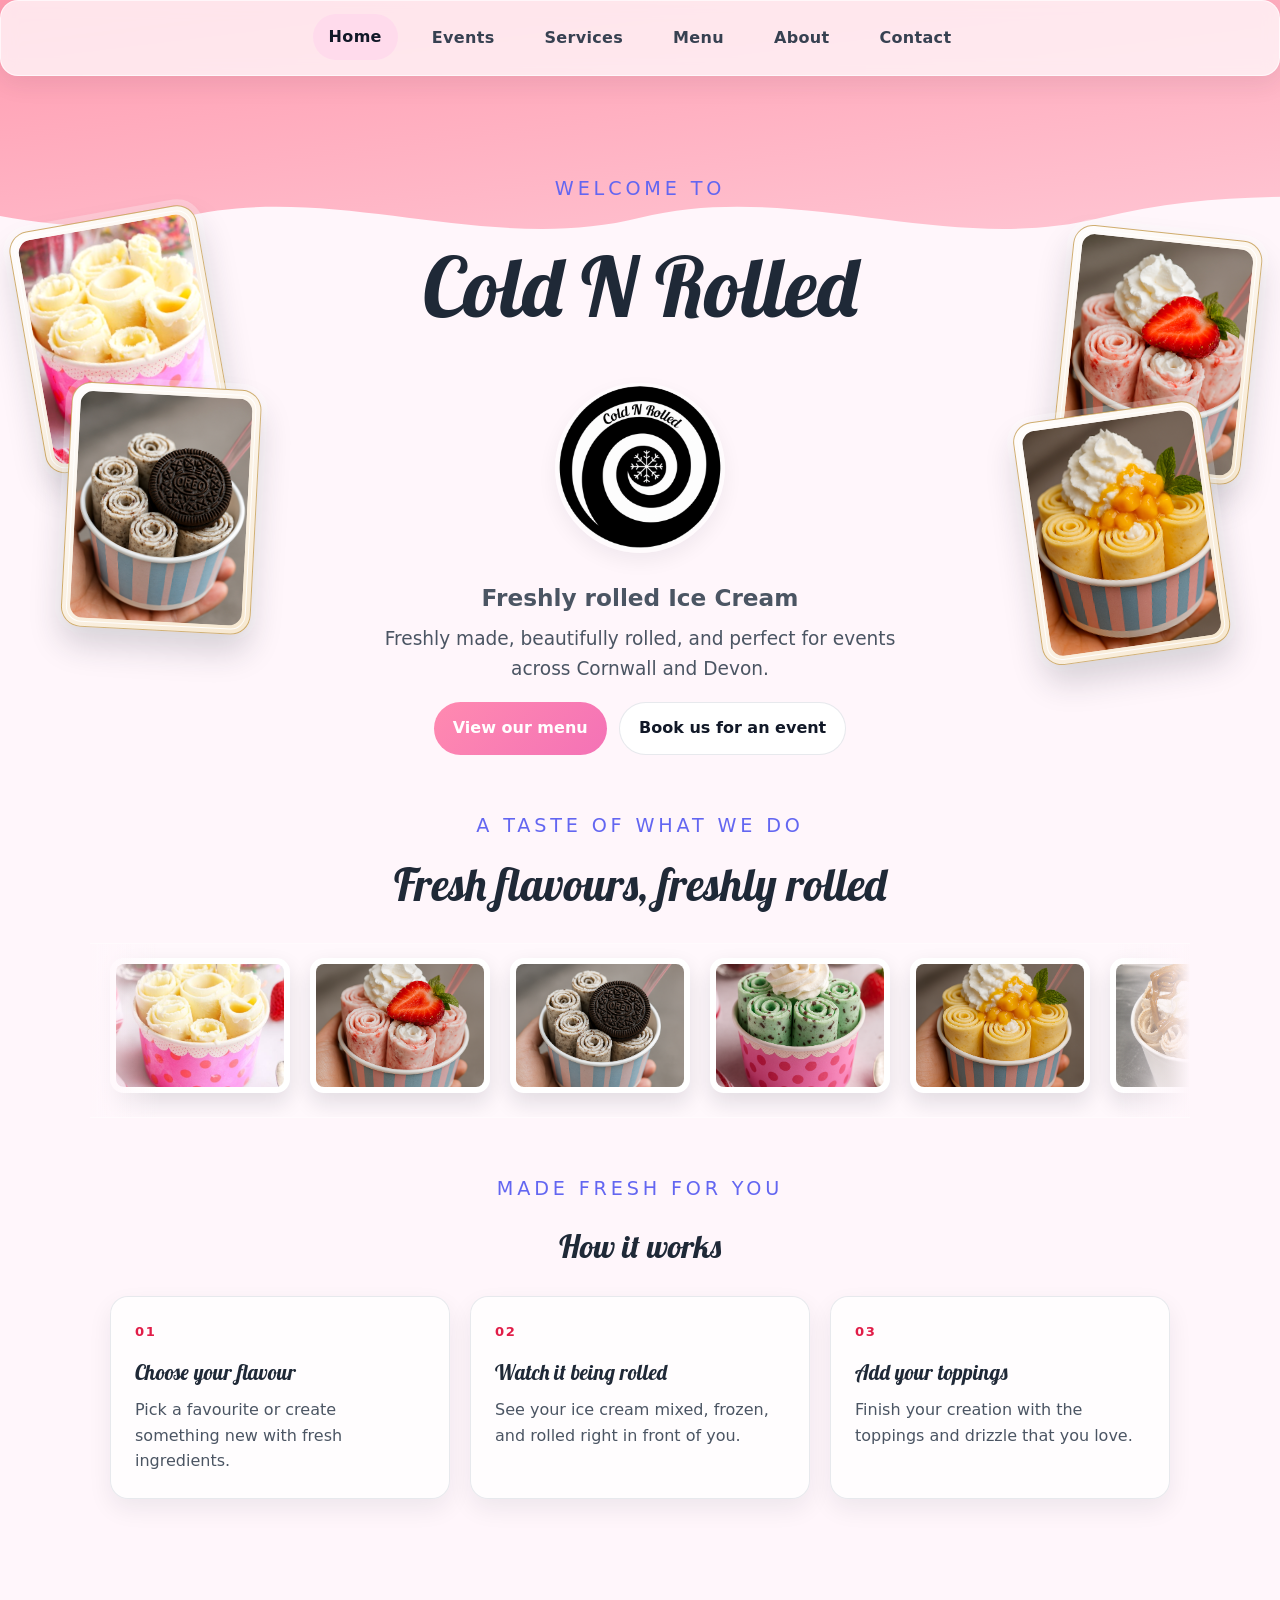
==== commit 5f859ec3: "parallax gone" ====
--- a/index.html
+++ b/index.html
@@ -125,6 +125,9 @@
             } else {
                 nav.classList.remove('site-nav--scrolled');
             }
+
+            const atPageBottom = window.scrollY > 8 && window.innerHeight + window.scrollY >= document.documentElement.scrollHeight - 8;
+            document.body.classList.toggle('page-at-bottom', atPageBottom);
         };
 
         window.addEventListener('scroll', () => {
--- a/index.css
+++ b/index.css
@@ -108,24 +108,18 @@
     outline-offset: 4px;
 }
 
-/* Fixed, overlapping SVG waves at the top and bottom.
-   Use slightly oversized widths and overlapping heights to eliminate seams and sub-pixel lines.
-   Use transform/translateZ hints so browsers keep these on the compositor for smooth scrolling. */
+/* Document-bound wave layers scroll naturally with each page. */
 body::before,
 body::after {
     content: "";
-    position: fixed;
+    position: absolute;
     left: -10%;
     right: -10%;
-    z-index: 0; /* behind content but above base color */
+    z-index: 0;
     pointer-events: none;
     background-repeat: no-repeat;
     background-position: center top;
     background-size: 120% auto;
-    -webkit-transform: translateZ(0);
-    transform: translateZ(0);
-    will-change: transform, opacity;
-    backface-visibility: hidden;
 }
 
 /* Top pink wave */
@@ -137,16 +131,25 @@
 
 /* Bottom pink wave */
 body::after {
+    position: fixed;
     bottom: 0;
     height: 52vh;
     background-position: center bottom;
     background-image: url("data:image/svg+xml;utf8,<svg xmlns='http://www.w3.org/2000/svg' viewBox='0 0 1440 320'><rect width='1440' height='320' fill='%23fff6fb'/><defs><linearGradient id='g2' x1='0' x2='1' y1='0' y2='1'><stop offset='0%' stop-color='%23ff98ad'/><stop offset='100%' stop-color='%23ffc9d6'/></linearGradient></defs><path fill='url(%23g2)' d='M0,160 C120,200 240,120 360,150 C480,180 600,120 720,150 C840,180 960,120 1080,150 C1200,180 1320,170 1440,160 L1440,320 L0,320 Z'/></svg>");
+    opacity: 0;
+    transform: translateY(100%);
+    transition: opacity 320ms ease, transform 420ms ease;
+}
+
+body.page-at-bottom::after {
     opacity: 0.95;
+    transform: translateY(0);
 }
 
 /* Mobile adjustments: lower heights so waves don't dominate small viewports */
 @media (max-width: 640px) {
-    body::before, body::after { height: 36vh; background-size: 140% auto; left: -20%; right: -20%; }
+    body::before { height: 36vh; background-size: 140% auto; left: -20%; right: -20%; }
+    body::after { height: 36vh; background-size: 140% auto; left: -20%; right: -20%; }
 }
 
 .page-shell {
@@ -161,9 +164,9 @@
 
 .home-side-photos {
     position: absolute;
-    top: 184px;
-    left: -86px;
-    right: -86px;
+    top: 198px;
+    left: -140px;
+    right: -140px;
     display: flex;
     justify-content: space-between;
     pointer-events: none;
@@ -172,8 +175,8 @@
 
 .home-side-photo {
     position: relative;
-    width: 170px;
-    height: 220px;
+    width: 190px;
+    height: 245px;
     padding: 8px;
     background: linear-gradient(145deg, #fffdfd, #f7e8d0);
     border: 1px solid rgba(184, 138, 52, 0.65);
@@ -248,8 +251,8 @@
 
 @media (max-width: 1280px) {
     .home-side-photos {
-        left: -28px;
-        right: -28px;
+        left: -76px;
+        right: -76px;
     }
 }
 
@@ -397,7 +400,7 @@
 
 .hero {
     text-align: center;
-    padding: 80px 20px 40px;
+    padding: 96px 20px 48px;
 }
 
 .eyebrow {
@@ -409,15 +412,15 @@
 }
 
 .hero h1 {
-    font-size: clamp(3rem, 5vw, 4.5rem);
-    letter-spacing: -0.04em;
+    font-size: clamp(3.5rem, 6.5vw, 6rem);
+    letter-spacing: 0;
     margin-bottom: 18px;
 }
 
 /* Logo circle under the hero heading */
 .logo-wrap {
-    width: 130px;
-    height: 130px;
+    width: 170px;
+    height: 170px;
     margin: 12px auto 18px;
     border-radius: 50%;
     overflow: hidden;
@@ -436,7 +439,15 @@
 }
 
 @media (max-width: 640px) {
-    .logo-wrap { width: 92px; height: 92px; margin: 10px auto 14px; }
+    .hero {
+        padding-top: 72px;
+    }
+
+    .hero h1 {
+        font-size: clamp(3rem, 14vw, 4.2rem);
+    }
+
+    .logo-wrap { width: 116px; height: 116px; margin: 10px auto 16px; }
 }
 
 @keyframes logo-spin {
@@ -453,14 +464,15 @@
     max-width: 720px;
     margin: 0 auto;
     color: #4b5563;
-    font-size: 1.20rem;
+    font-size: 1.45rem;
+    font-weight: 600;
 }
 
 .hero-value {
     max-width: 560px;
     margin: 8px auto 0;
     color: #4b5563;
-    font-size: 1.05rem;
+    font-size: 1.16rem;
 }
 
 .hero-actions {
@@ -642,7 +654,8 @@
 }
 
 .menu-grid {
-    gap: 16px;
+    grid-template-columns: repeat(auto-fit, minmax(200px, 1fr));
+    gap: 14px;
 }
 
 .featured-menu-panel {
@@ -653,9 +666,9 @@
     padding: 24px 24px 20px;
     margin: 0 0 22px;
     border-radius: 24px;
-    background: linear-gradient(135deg, #102d27 0%, #163f36 35%, #0e261f 100%);
+    background: linear-gradient(135deg, #7f294b 0%, #b84f73 35%, #581c36 100%);
     border: 1px solid rgba(205, 170, 97, 0.9);
-    box-shadow: 0 20px 40px rgba(12, 24, 20, 0.24);
+    box-shadow: 0 20px 40px rgba(91, 27, 54, 0.28);
     position: relative;
     overflow: hidden;
 }
@@ -786,7 +799,7 @@
 
 .menu-card .image-frame {
     width: 100%;
-    aspect-ratio: 1 / 1.02;
+    aspect-ratio: 1 / 0.94;
     max-height: none;
     border-radius: 0;
     background: linear-gradient(180deg, #fff7fb 0%, #fdf1f6 100%);
@@ -800,7 +813,7 @@
 }
 
 .menu-card-copy {
-    padding: 14px 14px 16px;
+    padding: 12px 13px 14px;
 }
 
 .menu-card-topline {
@@ -808,7 +821,7 @@
     align-items: center;
     justify-content: space-between;
     gap: 12px;
-    margin-bottom: 8px;
+    margin-bottom: 6px;
 }
 
 .menu-card-type {
@@ -820,8 +833,8 @@
 }
 
 .menu-card h2 {
-    margin: 0 0 8px;
-    font-size: 1.42rem;
+    margin: 0 0 6px;
+    font-size: 1.3rem;
     line-height: 1.25;
 }
 
@@ -829,7 +842,7 @@
     margin: 0;
     padding: 0;
     color: #4b5563;
-    font-size: 0.92rem;
+    font-size: 0.86rem;
 }
 
 /* Subtle float on hover/focus for feature and provide cards */
@@ -984,16 +997,52 @@
     margin-bottom: 22px;
 }
 
+.event-gallery-carousel {
+    display: grid;
+    grid-template-columns: auto minmax(0, 1fr) auto;
+    align-items: center;
+    gap: 14px;
+}
+
+.event-gallery-window {
+    overflow-x: hidden;
+    overflow-y: hidden;
+    padding: 4px 2px 10px;
+}
+
+.event-gallery-arrow {
+    width: 42px;
+    height: 42px;
+    border: 1px solid rgba(212, 175, 118, 0.8);
+    border-radius: 50%;
+    background: linear-gradient(180deg, #fffdfd 0%, #fdf4e6 100%);
+    color: #204a3b;
+    font-size: 2rem;
+    line-height: 1;
+    cursor: pointer;
+    box-shadow: 0 8px 18px rgba(32, 74, 59, 0.12);
+    transition: transform 0.2s ease, box-shadow 0.2s ease, border-color 0.2s ease;
+}
+
+.event-gallery-arrow:hover,
+.event-gallery-arrow:focus-visible {
+    transform: translateY(-1px);
+    border-color: rgba(184, 138, 52, 0.9);
+    box-shadow: 0 10px 22px rgba(32, 74, 59, 0.18);
+    outline: none;
+}
+
 .event-gallery-grid {
-    display: grid;
-    grid-template-columns: repeat(12, minmax(0, 1fr));
+    display: flex;
     gap: 16px;
+    width: max-content;
 }
 
 .event-gallery-card {
     position: relative;
-    grid-column: span 4;
-    min-height: 220px;
+    width: 280px;
+    height: 260px;
+    flex: 0 0 auto;
     overflow: hidden;
     border-radius: 20px;
     border: 1px solid rgba(212, 175, 118, 0.7);
@@ -1009,13 +1058,13 @@
 }
 
 .event-gallery-card--wide {
-    grid-column: span 5;
-    min-height: 260px;
+    width: 300px;
+    height: 260px;
 }
 
 .event-gallery-card--tall {
-    grid-column: span 3;
-    min-height: 300px;
+    width: 300px;
+    height: 260px;
 }
 
 .event-gallery-card img {
@@ -1437,6 +1486,13 @@
     padding: 12px 16px;
     background: rgba(255,255,255,0.05);
     border-radius: 14px;
+}
+
+.footer-line a,
+.footer-line .contact-number {
+    min-width: 0;
+    overflow-wrap: anywhere;
+    text-align: right;
 }
 
 .footer-line strong,
@@ -1554,8 +1610,27 @@
 
 @media (max-width: 860px) {
     .highlight-section,
-    .process-grid {
+    .process-grid,
+    .featured-menu-panel {
         grid-template-columns: 1fr;
+    }
+
+    .featured-menu-panel {
+        gap: 8px;
+        padding: 28px 20px 18px;
+    }
+
+    .featured-menu-copy {
+        text-align: center;
+    }
+
+    .featured-menu-copy p {
+        margin-right: auto;
+        margin-left: auto;
+    }
+
+    .featured-menu-visual {
+        min-height: 260px;
     }
 }
 
@@ -1646,6 +1721,117 @@
         min-height: auto;
     }
 
+    .event-gallery-carousel {
+        gap: 8px;
+    }
+
+    .event-gallery-arrow {
+        width: 36px;
+        height: 36px;
+        font-size: 1.6rem;
+    }
+
+    .event-gallery-card,
+    .event-gallery-card--wide,
+    .event-gallery-card--tall {
+        width: min(78vw, 300px);
+        height: 240px;
+    }
+
+    .footer-grid {
+        grid-template-columns: 1fr;
+    }
+
+    .footer-block--social {
+        margin-left: 0;
+    }
+
+    .footer-line {
+        align-items: flex-start;
+        flex-direction: column;
+        gap: 3px;
+        padding: 10px 12px;
+    }
+
+    .footer-line a,
+    .footer-line .contact-number {
+        text-align: left;
+    }
+
+    .menu-grid {
+        grid-template-columns: repeat(2, minmax(0, 1fr));
+        gap: 10px;
+    }
+
+    .menu-card {
+        border-radius: 13px;
+    }
+
+    .menu-card-copy {
+        padding: 9px 9px 11px;
+    }
+
+    .menu-card-type {
+        font-size: 0.56rem;
+        letter-spacing: 0.08em;
+    }
+
+    .menu-card h2 {
+        font-size: 1.05rem;
+        line-height: 1.15;
+    }
+
+    .menu-card p {
+        font-size: 0.74rem;
+        line-height: 1.4;
+    }
+
+    .featured-menu-panel {
+        gap: 0;
+        padding: 24px 14px 12px;
+        border-radius: 20px;
+    }
+
+    .featured-menu-panel::before,
+    .featured-menu-panel::after {
+        inset: 12px;
+        border-radius: 14px;
+    }
+
+    .featured-menu-copy h2 {
+        font-size: 2.25rem;
+    }
+
+    .featured-menu-copy p {
+        max-width: 290px;
+        font-size: 0.92rem;
+    }
+
+    .featured-menu-visual {
+        min-height: 224px;
+    }
+
+    .featured-image-wrap {
+        width: 176px;
+        height: 176px;
+        border-radius: 24px;
+    }
+
+    .featured-image-wrap img {
+        padding: 8px;
+        border-radius: 19px;
+    }
+
+    .gold-line-one {
+        width: 164px;
+        height: 164px;
+    }
+
+    .gold-line-two {
+        width: 186px;
+        height: 186px;
+    }
+
     .highlight-copy h2 {
         font-size: 1.65rem;
     }
